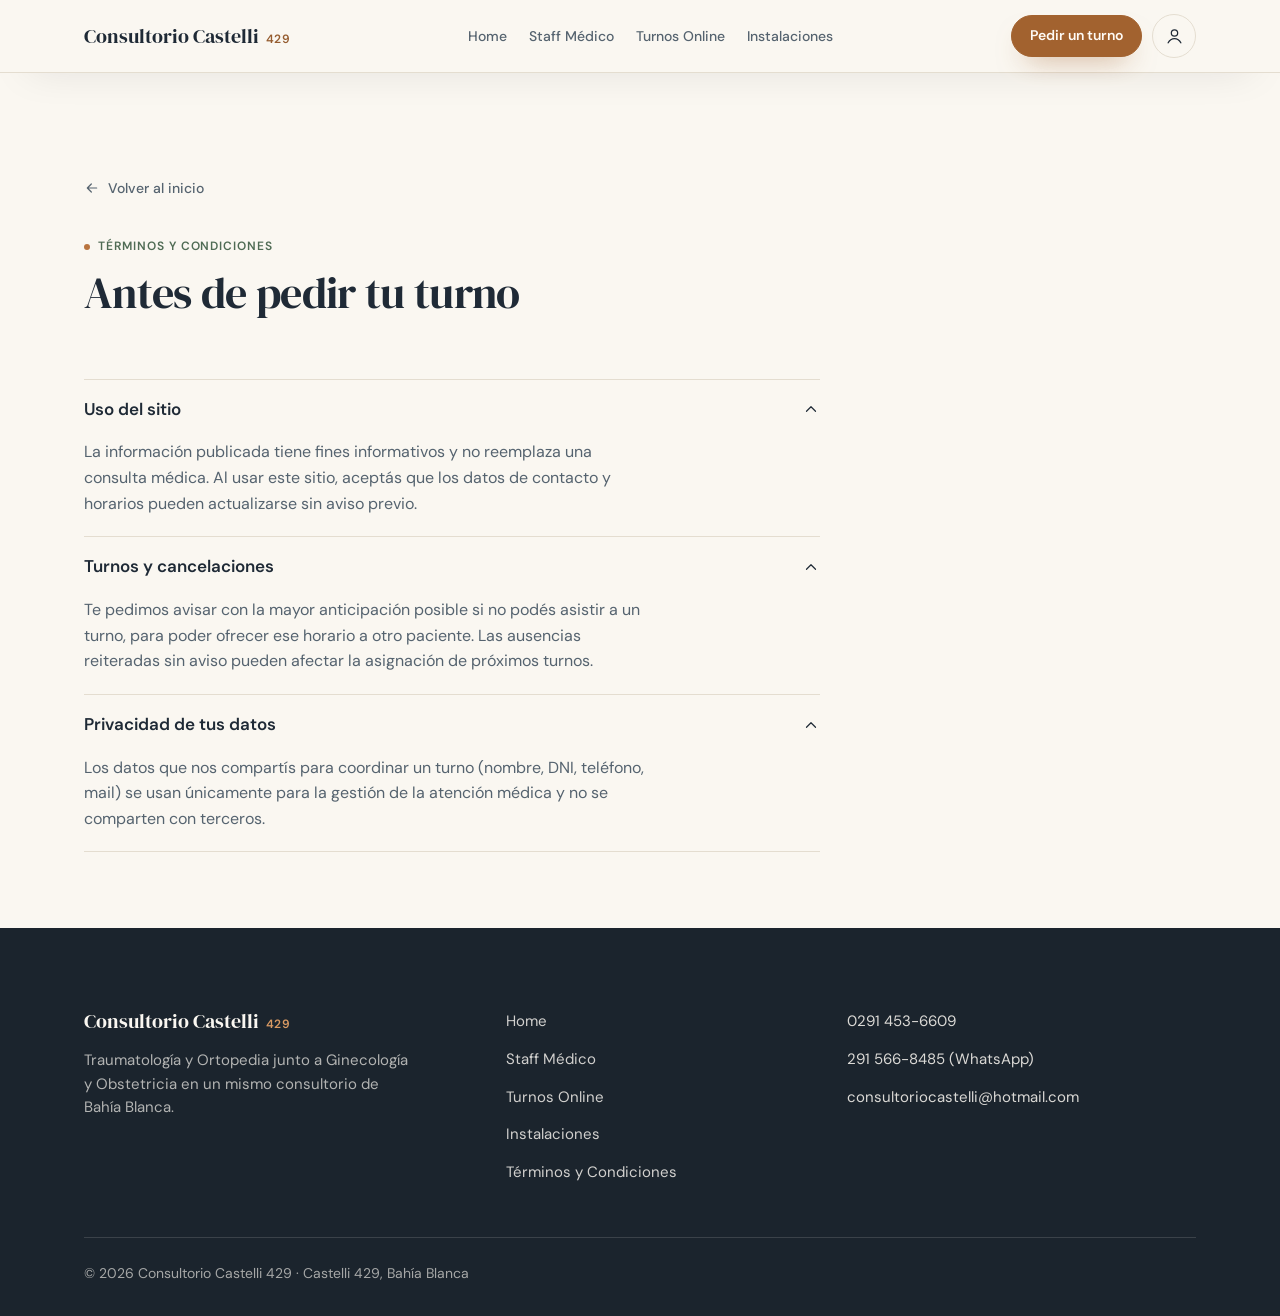
==== terminos.html @ 32281e3a "Add files via upload" ====
<!DOCTYPE html>
<html lang="es">
<head>
<meta charset="UTF-8">
<meta name="viewport" content="width=device-width, initial-scale=1">
<title>Términos y Condiciones — Consultorio Castelli 429</title>
<meta name="description" content="Términos y condiciones de uso del sitio, turnos, cancelaciones y privacidad de datos del Consultorio Castelli 429, Bahía Blanca.">
<meta name="theme-color" media="(prefers-color-scheme: light)" content="#FAF7F1">
<meta name="theme-color" media="(prefers-color-scheme: dark)" content="#141B22">

<meta property="og:type" content="business.business">
<meta property="og:site_name" content="Consultorio Castelli 429">
<meta property="og:title" content="Términos y Condiciones — Consultorio Castelli 429">
<meta property="og:description" content="Términos y condiciones de uso, turnos y privacidad de datos.">
<meta property="og:url" content="https://www.turnosbbcastelli.com.ar/terminos.html">
<meta property="og:locale" content="es_AR">
<meta name="twitter:card" content="summary">
<meta name="twitter:title" content="Términos y Condiciones — Consultorio Castelli 429">
<meta name="twitter:description" content="Términos y condiciones de uso, turnos y privacidad de datos.">

<link rel="preconnect" href="https://fonts.googleapis.com">
<link rel="preconnect" href="https://fonts.gstatic.com" crossorigin>
<link href="https://fonts.googleapis.com/css2?family=DM+Serif+Display:ital@0;1&family=DM+Sans:ital,wght@0,400;0,500;0,600;0,700;1,400&display=swap" rel="stylesheet">
<link rel="stylesheet" href="styles.css?v=20260921zg">
</head>
<body>

<a class="skip-link" href="#contenido">Saltar al contenido principal</a>

<header class="site-header" id="siteHeader" data-solid>
  <div class="container header-inner">
    <a class="wordmark" href="index.html#inicio" translate="no">Consultorio Castelli <span>429</span></a>

    <nav class="primary-nav" aria-label="Principal">
      <a href="index.html#inicio">Home</a>
      <a href="index.html#staff">Staff Médico</a>
      <a href="index.html#turnos">Turnos Online</a>
      <a href="index.html#instalaciones">Instalaciones</a>
    </nav>

    <div class="header-actions">
      <a class="btn btn-primary header-cta" href="index.html#turnos">Pedir un turno</a>
      <button class="icon-btn" id="userBtn" aria-haspopup="dialog" aria-controls="userDialog" aria-label="Usuario — portal de pacientes">
        <svg aria-hidden="true" viewBox="0 0 24 24" fill="none" stroke="currentColor" stroke-width="1.6" stroke-linecap="round" stroke-linejoin="round"><path d="M4 20c1.8-3.6 5-5.4 8-5.4s6.2 1.8 8 5.4"/><circle cx="12" cy="7.5" r="4"/></svg>
      </button>
      <button class="icon-btn menu-toggle" id="menuToggle" aria-expanded="false" aria-controls="navDrawer" aria-label="Abrir menú">
        <svg aria-hidden="true" viewBox="0 0 24 24" fill="none" stroke="currentColor" stroke-width="1.6" stroke-linecap="round"><path d="M4 7h16M4 12h16M4 17h16"/></svg>
      </button>
    </div>
  </div>
</header>

<div class="nav-backdrop" id="navBackdrop"></div>
<nav class="nav-drawer" id="navDrawer" aria-label="Menú móvil">
  <div class="nav-drawer-top">
    <button class="icon-btn" id="navDrawerClose" aria-label="Cerrar menú">
      <svg aria-hidden="true" viewBox="0 0 24 24" fill="none" stroke="currentColor" stroke-width="1.6" stroke-linecap="round"><path d="M6 6l12 12M18 6L6 18"/></svg>
    </button>
  </div>
  <a href="index.html#inicio">Home</a>
  <a href="index.html#staff">Staff Médico</a>
  <a href="index.html#turnos">Turnos Online</a>
  <a href="index.html#instalaciones">Instalaciones</a>
  <button type="button" class="drawer-link" id="drawerUsuario">Usuario</button>
  <a class="btn btn-primary" href="index.html#turnos">Pedir un turno</a>
</nav>

<main id="contenido">
  <section class="legal-page section-pad-tight" aria-labelledby="terminos-heading">
    <div class="container">
      <div class="section-head">
        <a class="back-link" href="index.html">
          <svg aria-hidden="true" viewBox="0 0 24 24" fill="none" stroke="currentColor" stroke-width="1.8" stroke-linecap="round" stroke-linejoin="round"><path d="M19 12H5M11 6l-6 6 6 6"/></svg>
          Volver al inicio
        </a>
        <p class="tag">Términos y condiciones</p>
        <h1 id="terminos-heading" class="display-l">Antes de pedir tu turno</h1>
      </div>

      <div class="terms-list">
        <details class="term" open>
          <summary>
            Uso del sitio
            <svg aria-hidden="true" viewBox="0 0 24 24" fill="none" stroke="currentColor" stroke-width="1.6" stroke-linecap="round" stroke-linejoin="round"><path d="M6 9l6 6 6-6"/></svg>
          </summary>
          <p>La información publicada tiene fines informativos y no reemplaza una consulta médica. Al usar este sitio, aceptás que los datos de contacto y horarios pueden actualizarse sin aviso previo.</p>
        </details>
        <details class="term" open>
          <summary>
            Turnos y cancelaciones
            <svg aria-hidden="true" viewBox="0 0 24 24" fill="none" stroke="currentColor" stroke-width="1.6" stroke-linecap="round" stroke-linejoin="round"><path d="M6 9l6 6 6-6"/></svg>
          </summary>
          <p>Te pedimos avisar con la mayor anticipación posible si no podés asistir a un turno, para poder ofrecer ese horario a otro paciente. Las ausencias reiteradas sin aviso pueden afectar la asignación de próximos turnos.</p>
        </details>
        <details class="term" open>
          <summary>
            Privacidad de tus datos
            <svg aria-hidden="true" viewBox="0 0 24 24" fill="none" stroke="currentColor" stroke-width="1.6" stroke-linecap="round" stroke-linejoin="round"><path d="M6 9l6 6 6-6"/></svg>
          </summary>
          <p>Los datos que nos compartís para coordinar un turno (nombre, DNI, teléfono, mail) se usan únicamente para la gestión de la atención médica y no se comparten con terceros.</p>
        </details>
      </div>
    </div>
  </section>
</main>

<footer>
  <div class="container">
    <div class="footer-top">
      <div class="footer-brand">
        <a class="wordmark" href="index.html#inicio" translate="no">Consultorio Castelli <span>429</span></a>
        <p>Traumatología y Ortopedia junto a Ginecología y Obstetricia en un mismo consultorio de Bahía Blanca.</p>
      </div>
      <nav class="footer-links" aria-label="Footer">
        <a href="index.html#inicio">Home</a>
        <a href="index.html#staff">Staff Médico</a>
        <a href="index.html#turnos">Turnos Online</a>
        <a href="index.html#instalaciones">Instalaciones</a>
        <a href="terminos.html" aria-current="page">Términos y Condiciones</a>
      </nav>
      <div class="footer-contact">
        <a class="link-underline" href="tel:+542914536609">0291&nbsp;453-6609</a>
        <a class="link-underline" href="https://wa.me/542915668485">291&nbsp;566-8485 (WhatsApp)</a>
        <a class="link-underline" href="mailto:consultoriocastelli@hotmail.com">consultoriocastelli@hotmail.com</a>
      </div>
    </div>
    <div class="footer-bottom">
      <span>© 2026 Consultorio Castelli&nbsp;429 · Castelli&nbsp;429, Bahía Blanca</span>
    </div>
  </div>
</footer>

<dialog id="userDialog" aria-labelledby="userDialogTitle">
  <div class="dialog-inner">
    <h3 id="userDialogTitle">Portal de pacientes</h3>
    <p>Estamos preparando el acceso para que puedas ver y gestionar tus turnos desde acá. Mientras tanto, coordinalo por WhatsApp o teléfono.</p>
    <div class="dialog-actions">
      <a class="btn btn-primary" href="https://wa.me/542915668485?text=Hola%2C%20quisiera%20pedir%20un%20turno" target="_blank" rel="noopener">Escribir por WhatsApp</a>
      <a class="btn btn-outline" href="tel:+542914536609">Llamar</a>
    </div>
    <button class="dialog-close" id="userDialogClose">Cerrar</button>
  </div>
</dialog>

<a class="fab-whatsapp" id="fabWhatsapp" href="https://wa.me/542915668485?text=Hola%2C%20quisiera%20pedir%20un%20turno" target="_blank" rel="noopener" aria-label="Escribir por WhatsApp">
  <span class="fab-tooltip" aria-hidden="true">Escribinos por WhatsApp</span>
  <svg aria-hidden="true" viewBox="0 0 24 24" fill="currentColor"><path d="M12.04 2C6.58 2 2.13 6.45 2.13 11.91c0 1.85.5 3.58 1.36 5.07L2 22l5.2-1.46a9.9 9.9 0 0 0 4.84 1.24h.01c5.46 0 9.91-4.45 9.91-9.91C21.96 6.45 17.5 2 12.04 2Zm5.77 14.1c-.24.68-1.4 1.3-1.94 1.38-.5.08-1.12.11-1.8-.11-.42-.13-.96-.32-1.65-.62-2.9-1.25-4.79-4.16-4.94-4.35-.14-.2-1.18-1.57-1.18-3 0-1.42.75-2.12 1.02-2.4.27-.28.58-.35.78-.35.2 0 .39 0 .56.01.18.01.42-.07.66.5.24.58.82 2 .89 2.15.07.14.11.31.02.5-.09.19-.14.31-.28.47-.14.16-.29.36-.42.48-.14.13-.28.28-.12.55.16.28.71 1.17 1.53 1.9 1.05.94 1.94 1.23 2.21 1.37.28.14.44.12.6-.07.16-.2.68-.8.86-1.07.18-.28.36-.23.6-.14.24.09 1.53.72 1.79.85.26.13.44.2.5.31.06.12.06.66-.18 1.34Z"/></svg>
</a>

<script src="script.js?v=20260921zg"></script>
</body>
</html>
---- styles.css ----
/* ==========================================================================
   1. VARIABLES
   ========================================================================== */
:root{
  color-scheme: light;

  /* --- color: warm paper + deep ink-blue + sage + copper accent --- */
  --paper: #FAF7F1;
  --paper-deep: #F0EAE0;
  --surface: #FFFFFF;
  --ink: #1F2A36;
  --ink-soft: #55636F;
  --ink-faint: #5F6B76;          /* was #8B96A0 (2.5:1) — now ≥4.5:1 on both papers */
  --sage: #8CA18F;
  --sage-deep: #4F6B54;
  --sage-tint: #E8EDE7;
  --accent: #B9743F;
  --accent-deep: #955C2F;
  --accent-ink: #FFFBF6;
  --border: #E4DDD0;
  --ring: #1F2A36;

  /* primary CTA fill: the copper, darkened just enough for AA with cream text (4.7:1) */
  --cta: #A2622F;
  --cta-hover: #8A5429;
  --cta-ink: #FFFBF6;

  --overlay-scrim: rgba(15,20,26,0.55);

  /* fixed dark panel — footer, turnos CTA, mobile drawer: stays dark in both themes */
  --panel-dark: #1B242D;
  --ring-on-dark: #FAF7F1;

  --font-display: 'DM Serif Display', Georgia, 'Times New Roman', serif;
  --font-body: 'DM Sans', 'Segoe UI', system-ui, -apple-system, sans-serif;

  /* --- type scale ------------------------------------------------------
     Display serif:  H1 36→64 · H2 30→48 · H2-compact 28→40 · H3 24→34 · H3-sm 22
     Sans:           lede 17→19 (hero 18→21) · body-lg 17 · body 16 · body-sm 15
                     meta 14 · label 12 (eyebrows only)
  ---------------------------------------------------------------------- */
  --fs-display: clamp(2.25rem, 1.5rem + 3.4vw, 4rem);
  --fs-h2: clamp(1.875rem, 1.3rem + 1.9vw, 2.75rem);
  --fs-h2-compact: clamp(1.75rem, 1.35rem + 1.5vw, 2.5rem);
  --fs-h3: clamp(1.5rem, 1.2rem + 1.1vw, 2.125rem);
  --fs-h3-sm: 1.375rem;
  --fs-lede-hero: clamp(1.0625rem, 0.98rem + 0.35vw, 1.25rem);
  --fs-lede: clamp(1.0625rem, 1rem + 0.25vw, 1.1875rem);
  --fs-body-lg: 1.0625rem;
  --fs-base: 1rem;
  --fs-body-sm: 0.9375rem;
  --fs-meta: 0.875rem;
  --fs-label: 0.75rem;

  /* --- spacing --------------------------------------------------------- */
  --space-1: 0.5rem;   /*  8 */
  --space-2: 1rem;     /* 16 */
  --space-3: 1.5rem;   /* 24 */
  --space-4: 2rem;     /* 32 */
  --space-5: 3rem;     /* 48 */
  --section-y: clamp(4rem, 2.9rem + 4.6vw, 7rem);          /* 64 → 112 */
  --section-top: clamp(2.5rem, 1.8rem + 3.2vw, 4.5rem);    /* space above a section's heading: 40 → 72 */
  --section-y-tight: clamp(3rem, 2.2rem + 3.2vw, 5rem);    /* 48 → 80  */
  --head-gap: clamp(2.5rem, 1.9rem + 2.4vw, 4rem);         /* section head → content: 40 → 64 */
  --block-gap: clamp(3rem, 2.2rem + 3.4vw, 5.5rem);        /* between staff panels: 48 → 88 */
  --col-gap: clamp(2rem, 1rem + 4.4vw, 5rem);              /* two-column gap: 32 → 80 */

  --gutter: clamp(20px, 5vw, 72px);
  --container: 1240px;
  --header-h: 72px;   /* header: 14px + 44px button + 14px, identical on desktop/mobile and before/after scroll */

  /* --- radii / motion -------------------------------------------------- */
  --radius-sm: 6px;    /* photography */
  --radius-md: 10px;   /* containers, cards, dialogs */
  --ease-out: cubic-bezier(0.23, 1, 0.32, 1);
  --ease-in-out: cubic-bezier(0.77, 0, 0.175, 1);
  --ease-spring: cubic-bezier(0.34, 1.4, 0.64, 1);
}

@media (prefers-color-scheme: dark){
  :root:not([data-theme="light"]){
    color-scheme: dark;
    --paper: #141B22;
    --paper-deep: #0E1319;
    --surface: #1B242D;
    --ink: #EDE7DC;
    --ink-soft: #AEB8C0;
    --ink-faint: #8593A0;
    --sage: #9FB6A0;
    --sage-deep: #B7CBB9;
    --sage-tint: #202B24;
    --accent: #D99A63;
    --accent-deep: #E8B384;
    --accent-ink: #211405;
    --border: #2B3540;
    --ring: #D99A63;
    --cta: #D99A63;
    --cta-hover: #E8B384;
    --cta-ink: #211405;
    --overlay-scrim: rgba(6,9,13,0.62);
  }
}
:root[data-theme="dark"]{
  color-scheme: dark;
  --paper: #141B22;
  --paper-deep: #0E1319;
  --surface: #1B242D;
  --ink: #EDE7DC;
  --ink-soft: #AEB8C0;
  --ink-faint: #8593A0;
  --sage: #9FB6A0;
  --sage-deep: #B7CBB9;
  --sage-tint: #202B24;
  --accent: #D99A63;
  --accent-deep: #E8B384;
  --accent-ink: #211405;
  --border: #2B3540;
  --ring: #D99A63;
  --cta: #D99A63;
  --cta-hover: #E8B384;
  --cta-ink: #211405;
  --overlay-scrim: rgba(6,9,13,0.62);
}

/* ==========================================================================
   2. RESET
   ========================================================================== */
*, *::before, *::after{ box-sizing: border-box; }
html{ scroll-behavior: smooth; -webkit-text-size-adjust: 100%; text-size-adjust: 100%; overflow-x: clip;
  /* the fixed header is 72px: keeps anything focused with Tab (or reached by an anchor) from ending up underneath it */
  scroll-padding-top: var(--header-h);
  /* what shows in the rubber-band overscroll: the page starts with the dark hero and ends with the dark footer,
     so it's dark in both themes (the body's paper colour would flash as a light strip above the hero) */
  background-color: var(--panel-dark);
}
body{
  margin: 0;
  background: var(--paper);
  color: var(--ink);
  font-family: var(--font-body);
  font-size: var(--fs-base);
  line-height: 1.6;
  -webkit-font-smoothing: antialiased;
  -webkit-tap-highlight-color: transparent;
  overflow-x: hidden;
  overflow-x: clip; /* clip doesn't turn body into a scroll container: on mobile, overflow-x:hidden makes the fixed header jump on the first scroll */
}
img{ max-width: 100%; display: block; }
[hidden]{ display: none !important; }
a, button{ touch-action: manipulation; }
button{ font: inherit; color: inherit; }
:focus-visible{ outline: 3px solid var(--ring); outline-offset: 3px; border-radius: 2px; }

/* the default ring is ink — invisible over the hero photo and the dark panels */
.site-header:not(.is-scrolled), .hero, .turnos, footer, .nav-drawer, .lightbox{ --ring: var(--ring-on-dark); }

.visually-hidden{
  position: absolute; width: 1px; height: 1px; margin: -1px; padding: 0;
  overflow: hidden; clip: rect(0,0,0,0); white-space: nowrap; border: 0;
}
.container{
  max-width: var(--container);
  margin-inline: auto;
  padding-inline: var(--gutter);
}
/* Anchor jumps: the header is always 72px and html's scroll-padding-top already reserves it, so a link stops with the top edge
   of the section exactly at the bottom edge of the header (the section's own top padding is visible, nothing is hidden under
   the bar). The -1px tucks the very first pixel row under the header so a sub-pixel gap can never show the previous section. */
section[id], main[id]{
  scroll-margin-top: -1px;
}

.skip-link{
  position: absolute; left: 12px; top: 12px;
  background: var(--ink); color: var(--paper);
  padding: 12px 18px; border-radius: var(--radius-sm);
  font-weight: 600; z-index: 300;
  transform: translateY(-120px);
  transition: transform 200ms var(--ease-out);
}
.skip-link:focus{ transform: none; }

/* ==========================================================================
   3. TYPOGRAPHY
   ========================================================================== */
h1, h2, h3, h4{
  font-family: var(--font-display);
  font-weight: 400;
  line-height: 1.1;
  margin: 0;
  text-wrap: balance;
  letter-spacing: -0.01em;
}
h3{ line-height: 1.18; letter-spacing: -0.005em; }
p{ margin: 0; text-wrap: pretty; }
a{ color: inherit; }

/* Section eyebrow — the only uppercase label in the system */
.tag{
  display: inline-flex;
  align-items: center;
  gap: 8px;
  margin-bottom: 0.875rem;
  font-family: var(--font-body);
  font-weight: 600;
  font-size: var(--fs-label);
  line-height: 1.4;
  letter-spacing: 0.08em;
  text-transform: uppercase;
  color: var(--sage-deep);
}
.tag::before{
  content: '';
  width: 6px; height: 6px;
  border-radius: 50%;
  background: var(--accent);
  flex-shrink: 0;
}

.display-xl{ font-size: var(--fs-display); line-height: 1.06; letter-spacing: -0.02em; }
.display-l{ font-size: var(--fs-h2); line-height: 1.1; letter-spacing: -0.015em; }
.display-m{ font-size: var(--fs-h2-compact); line-height: 1.12; letter-spacing: -0.01em; }

.lede{
  font-size: var(--fs-lede);
  color: var(--ink-soft);
  line-height: 1.55;
  max-width: 44ch;
}
.display-l + .lede, .display-m + .lede{ margin-top: 1.25rem; }

/* ==========================================================================
   4. LAYOUT PRIMITIVES
   ========================================================================== */
.btn{
  display: inline-flex;
  align-items: center;
  justify-content: center;
  gap: 10px;
  min-height: 52px;
  padding: 0 1.75rem;
  border-radius: 999px;
  border: 1px solid transparent;
  font-family: var(--font-body);
  font-weight: 600;
  font-size: var(--fs-base);
  line-height: 1.25;
  text-align: center;
  text-decoration: none;
  cursor: pointer;
  transition: background-color 200ms ease, border-color 200ms ease, color 200ms ease, transform 150ms var(--ease-out), box-shadow 200ms ease;
}
.btn:active{ transform: scale(0.97); }
.btn-primary{
  background: var(--cta);
  color: var(--cta-ink);
  border-color: var(--cta);
  box-shadow: 0 14px 28px -14px color-mix(in srgb, var(--cta) 65%, transparent);
}
@media (hover: hover) and (pointer: fine){
  .btn-primary:hover{ background: var(--cta-hover); border-color: var(--cta-hover); transform: translateY(-1px); }
}
/* secondary actions: same height so they share the baseline, lighter weight and no fill */
.btn-ghost-light{
  background: rgba(250,247,241,0.06);
  color: #FAF7F1;
  border-color: rgba(250,247,241,0.4);
  font-weight: 500;
  backdrop-filter: blur(6px);
}
@media (hover: hover) and (pointer: fine){
  .btn-ghost-light:hover{ background: rgba(250,247,241,0.16); border-color: #FAF7F1; }
}
.btn-outline{
  background: transparent;
  color: var(--ink);
  border-color: var(--border);
  font-weight: 500;
}
@media (hover: hover) and (pointer: fine){
  .btn-outline:hover{ border-color: var(--accent); color: var(--accent-deep); }
}
.btn svg{ width: 18px; height: 18px; flex-shrink: 0; }

.link-underline{
  position: relative;
  text-decoration: none;
  padding-bottom: 2px;
}
.link-underline::after{
  content: '';
  position: absolute;
  left: 0; right: 0; bottom: 0;
  height: 1px;
  background: currentColor;
  transform: scaleX(0);
  transform-origin: left center;
  transition: transform 260ms var(--ease-out);
}
@media (hover: hover) and (pointer: fine){
  .link-underline:hover::after{ transform: scaleX(1); }
}

section{ position: relative; }

/* ==========================================================================
   5. HEADER
   ========================================================================== */
.site-header{
  position: fixed;
  top: 0; left: 0; right: 0;
  z-index: 200;
  padding-top: env(safe-area-inset-top, 0px);
  /* own compositor layer: keeps the bar pinned while the mobile browser collapses its address bar on the first scroll */
  transform: translateZ(0);
  backface-visibility: hidden;
}
/* The solid bar (fill + shadow) is a separate layer that only fades in with `opacity`, which the compositor animates without
   repainting. Transitioning background-color/box-shadow on the bar itself repaints a full-width layer over the hero photo
   on every frame of the first scroll, which is what read as shaking there. */
.site-header::before{
  content: '';
  position: absolute; inset: 0;
  z-index: -1;
  pointer-events: none;
  background: color-mix(in srgb, var(--paper) 96%, transparent);
  box-shadow: 0 1px 0 var(--border), 0 20px 40px -30px rgba(20,25,30,0.25);
  opacity: 0;
  transition: opacity 320ms var(--ease-out);
}
.site-header.is-scrolled::before{ opacity: 1; }
.header-inner{
  display: flex;
  align-items: center;
  justify-content: space-between;
  gap: 16px;
  padding-block: 14px;
}
/* no backdrop-filter on the fixed bar: at 96% opacity the blur was barely visible, and it is a known source of flicker */

.wordmark{
  display: flex; align-items: baseline; gap: 7px;
  text-decoration: none;
  font-family: var(--font-display);
  font-weight: 400;
  font-size: 1.28rem;
  color: #FAF7F1;
  white-space: nowrap;
  flex-shrink: 0;
  transition: color 320ms ease;
}
.site-header.is-scrolled .wordmark{ color: var(--ink); }
.wordmark span{
  font-family: var(--font-body);
  font-weight: 600;
  font-size: var(--fs-label);
  color: var(--accent);
  letter-spacing: 0.03em;
  font-variant-numeric: tabular-nums;
  transition: color 320ms ease;
}
/* keep the "429" legible on each surface it sits on */
.site-header:not(.is-scrolled) .wordmark span, footer .wordmark span{ color: #D99A63; }
.site-header.is-scrolled .wordmark span{ color: var(--accent-deep); }

nav.primary-nav{ display: flex; align-items: center; gap: 0; flex-wrap: nowrap; }
nav.primary-nav a{
  text-decoration: none;
  color: rgba(250,247,241,0.86);
  font-size: var(--fs-meta);
  font-weight: 500;
  padding: 9px 11px;
  border-radius: 999px;
  white-space: nowrap;
  transition: color 320ms ease, background-color 200ms ease;
}
.site-header.is-scrolled nav.primary-nav a{ color: var(--ink-soft); }
@media (hover: hover) and (pointer: fine){
  nav.primary-nav a:hover{ color: #FAF7F1; background: rgba(250,247,241,0.1); }
  .site-header.is-scrolled nav.primary-nav a:hover{ color: var(--ink); background: var(--paper-deep); }
}

.header-actions{ display: flex; align-items: center; gap: 10px; flex-shrink: 0; }
.icon-btn{
  display: inline-flex; align-items: center; justify-content: center;
  width: 44px; height: 44px;
  padding: 0;
  border-radius: 50%;
  border: 1px solid rgba(250,247,241,0.35);
  background: transparent;
  color: #FAF7F1;
  cursor: pointer;
  transition: border-color 320ms ease, color 320ms ease, background-color 200ms ease;
}
.site-header.is-scrolled .icon-btn{ border-color: var(--border); color: var(--ink); }
@media (hover: hover) and (pointer: fine){
  .icon-btn:hover{ background: rgba(250,247,241,0.12); }
  .site-header.is-scrolled .icon-btn:hover{ background: var(--paper-deep); }
}
.icon-btn svg{ width: 19px; height: 19px; }
.menu-toggle{ display: none; }
.menu-toggle svg{ width: 21px; height: 21px; }

.header-cta{ display: none; }
@media (min-width: 640px){
  .header-cta{ display: inline-flex; min-height: 42px; padding: 0 1.125rem; font-size: var(--fs-meta); white-space: nowrap; }
}

/* mobile nav drawer */
.nav-backdrop{
  position: fixed; inset: 0;
  background: rgba(10,13,17,0.55);
  opacity: 0; pointer-events: none;
  transition: opacity 260ms var(--ease-out);
  z-index: 250;
}
.nav-backdrop.is-open{ opacity: 1; pointer-events: auto; }
.nav-drawer{
  position: fixed; top: 0; right: 0; bottom: 0;
  width: min(340px, 86vw);
  background: var(--panel-dark);
  color: #FAF7F1;
  padding: calc(env(safe-area-inset-top, 0px) + 20px) 30px 30px;
  transform: translateX(100%);
  /* closed: also visibility:hidden, so a fixed box parked off-screen right can't widen the layout viewport on mobile
     (that zooms/shifts the page and drags the fixed header with it on the first scroll) */
  visibility: hidden;
  transition: transform 320ms var(--ease-spring), visibility 0s linear 320ms;
  z-index: 260;
  display: flex; flex-direction: column; gap: 4px;
  overflow-y: auto;
  overscroll-behavior: contain;
}
.nav-drawer.is-open{ transform: translateX(0); visibility: visible; transition-delay: 0s; }
.nav-drawer-top{ display: flex; justify-content: flex-end; padding-bottom: 18px; }
.nav-drawer-top .icon-btn{ border-color: rgba(250,247,241,0.3); color: #FAF7F1; }
.nav-drawer a, .nav-drawer .drawer-link{
  text-decoration: none; color: #FAF7F1;
  font-family: var(--font-display); font-size: var(--fs-h3-sm);
  padding: 15px 4px;
  border-bottom: 1px solid rgba(250,247,241,0.12);
  background: none; border-left: none; border-right: none; border-top: none;
  width: 100%; text-align: left; cursor: pointer;
}
.nav-drawer a.btn{
  font-family: var(--font-body); font-size: var(--fs-base);
  width: auto; padding: 0 1.75rem; text-align: center;
  margin-top: var(--space-3); border-bottom: 1px solid transparent;
}

/* ==========================================================================
   6. HERO
   Read order: location → H1 → supporting line → primary CTA → secondary
   ========================================================================== */
.hero{
  position: relative;
  /* Fills exactly one screen (so nothing of the next section peeks in); on very tall screens it
     grows past the old 880px cap by the space trimmed from the section tops (--section-y → --section-top). */
  --hero-extra: calc(var(--section-y) - var(--section-top));
  min-height: min(calc(880px + var(--hero-extra)), 100vh);
  min-height: min(calc(880px + var(--hero-extra)), 100svh);
  display: flex;
  /* Desktop: the copy block is centred vertically in the hero. The equal top/bottom padding (both = header height) makes the
     centre the middle of the whole screen rather than of the area under the header, so on tall monitors the headline and
     buttons sit mid-screen instead of being pushed to the bottom edge with a big gap under the header. */
  align-items: center;
  overflow: hidden;
  padding-block: var(--header-h);
}
/* Phones/tablets: no height cap, the hero is always exactly one screen (tall phones would otherwise show the next section).
   --hero-h is measured once by script.js (and again only when the width changes, i.e. on rotation). It must NOT follow the live
   viewport height: when the mobile browser collapses/expands its address bar (or an in-app browser like WhatsApp's resizes),
   a viewport-tracking hero re-scales the photo and shifts the headline while you scroll near the top, which reads as
   shaking/blur. Falls back to 100svh if the script hasn't run. */
@media (max-width: 900px){
  /* 90% of the screen (it still grows if the copy needs more room, e.g. 320px wide): the next section peeks in under the
     hero, which reads as "there's more below". On phones the copy is anchored to the bottom (see "Phones: composition"), so the
     height that's left over above it is photograph, not an empty band. */
  .hero{ min-height: 90vh; min-height: 90svh; min-height: calc(var(--hero-h, 100svh) * 0.9); align-items: flex-start; padding-bottom: 0; }
}
.hero-media{
  position: absolute; inset: 0;
  z-index: 0;
}
.hero-media img{
  width: 100%; height: 100%; object-fit: cover;
  object-position: center 30%;
}
/* The ONE overlay for every screen width (no per-breakpoint version, so nothing jumps when the window is resized).
   Vertical layer: dense enough (≥4.5:1 for the copy over the brightest parts of the photo) on phones and desktop alike.
   The horizontal layer is expressed with a pixel floor (max(55%, 380px)): on wide screens it is exactly the original gradient,
   on a phone it keeps shading the full width of the copy instead of fading out halfway across. */
.hero-media::after{
  content: '';
  position: absolute; inset: 0;
  background:
    linear-gradient(180deg, rgba(15,20,26,0.52) 0%, rgba(15,20,26,0.42) 32%, rgba(15,20,26,0.52) 60%, rgba(15,20,26,0.66) 80%, rgba(15,20,26,0.86) 100%),
    linear-gradient(90deg, rgba(15,20,26,0.72) 0%, rgba(15,20,26,0.28) max(55%, 380px), rgba(15,20,26,0.05) max(85%, 560px));
}
.hero-content{
  position: relative; z-index: 1;
  width: 100%;
  padding-block: var(--space-5);
  color: #FAF7F1;
}
/* phones/tablets: copy starts right under the header (≈ the gap it has on desktop) instead of sitting at the bottom edge */
@media (max-width: 900px){
  .hero-content{ padding-block: clamp(1.5rem, calc(var(--hero-h, 100svh) * 0.15 - 4.5rem), 3.5rem) calc(var(--space-4) + env(safe-area-inset-bottom, 0px)); }
}
/* contextual label: sentence case with icon (same treatment as the specialty labels in Staff) */
.hero-tag{
  display: inline-flex; align-items: center; gap: 10px;
  font-family: var(--font-body);
  font-weight: 600;
  font-size: var(--fs-meta); letter-spacing: 0.02em;
  color: rgba(250,247,241,0.9);
  margin-bottom: 1.25rem;
}
.hero-tag svg{ width: 15px; height: 15px; color: #D99A63; }
.hero h1{
  max-width: 13em;
  margin-bottom: var(--space-3);
  text-shadow: 0 2px 24px rgba(0,0,0,0.25);
}
.hero .lede{
  font-size: var(--fs-lede-hero);
  color: rgba(250,247,241,0.9);
  max-width: 40ch;
  margin-bottom: var(--space-4);
}
.hero-ctas{ display: flex; flex-wrap: wrap; gap: var(--space-2); }
.hero-ctas .btn-primary{ padding-inline: 2rem; }

/* value proposition under the headline: same serif, italic and much smaller, so the H1 stays the one loud thing */
.hero-sub{
  font-family: var(--font-display);
  font-style: italic;
  font-weight: 400;
  font-size: clamp(1.375rem, 1.1rem + 0.9vw, 1.75rem);
  line-height: 1.2;
  letter-spacing: -0.005em;
  color: rgba(250,247,241,0.94);
  max-width: 24em;
  text-wrap: balance;
  margin-bottom: var(--space-2);
}
/* arrow on the secondary link: only shown where that link is a plain text action (phones, below) */
.btn-arrow{ display: none; }

/* --- Phones: composition ---------------------------------------------------------------------------------------------
   Full-screen hero, copy in the upper half over the shared overlay (see .hero-media::after). Vertical rhythm, in px:
   location 24 · headline 28 · sub-line 20 · description 36 · button 12 · link. */
@media (max-width: 640px){
  /* On phones the hero fills the whole screen. The copy sits below the header, moving further down as the screen gets taller
     (10% of the screen height: 70px at 700, 88px at 932, capped) so it reads as centred without leaving a big gap under
     the header; the rest of the height is photograph. */
  .hero{ min-height: 100vh; min-height: 100svh; min-height: var(--hero-h, 100svh); align-items: flex-start; }
  .hero-content{ padding-block: clamp(2.5rem, calc(var(--hero-h, 100svh) * 0.1), 5.5rem) calc(var(--space-4) + env(safe-area-inset-bottom, 0px)); }

  .hero-tag{ margin-bottom: 1.5rem; }
  /* 11.2vw keeps "Traumatología," (the longest word, ≈6.4em) inside the column from 320px (35.8px) up; capped at 52px */
  .hero h1{
    font-size: clamp(2.125rem, 11.2vw, 3.25rem);
    line-height: 1.08;
    margin-bottom: 1.75rem;
  }
  .hero-sub{ font-size: 1.375rem; line-height: 1.25; margin-bottom: 1.25rem; }
  .hero .lede{
    font-size: 1rem;
    line-height: 1.55;
    color: rgba(250,247,241,0.88);
    max-width: 32ch;
    margin-bottom: 2.25rem;
  }
  .hero-ctas{ gap: 0.75rem; }

  /* secondary action = a quiet text link with an arrow (48px tall for the finger), clearly below the orange button */
  .hero .btn-ghost-light{
    background: none;
    border-color: transparent;
    backdrop-filter: none;
    -webkit-backdrop-filter: none;
    min-height: 48px;
    padding-inline: 0;
    justify-content: flex-start;
    color: rgba(250,247,241,0.92);
  }
  .hero .btn-ghost-light:hover{ background: none; border-color: transparent; color: #FFFFFF; }
  .hero .btn-arrow{ display: inline-block; }

}

.hero-scroll-cue{
  position: absolute;
  left: 50%; bottom: 24px;
  transform: translateX(-50%);
  z-index: 1;
  display: flex; flex-direction: column; align-items: center; gap: 6px;
  color: rgba(250,247,241,0.72);
  font-family: var(--font-body);
  font-weight: 500;
  font-size: var(--fs-label);
  letter-spacing: 0.06em;
}
.hero-scroll-cue svg{ width: 16px; height: 16px; animation: scrollCue 1.8s ease-in-out infinite; }
@keyframes scrollCue{
  0%, 100%{ transform: translateY(0); opacity: 0.6; }
  50%{ transform: translateY(6px); opacity: 1; }
}
@media (prefers-reduced-motion: reduce){
  html{ scroll-behavior: auto; }
  .hero-scroll-cue svg{ animation: none; }
}

/* hero load sequence */
/* fill-mode is `backwards` (not `both`): once the animation ends the element goes back to its plain styles, so the
   image/text don't stay promoted to their own compositor layers (that's what made the hero blur and shimmer on scroll) */
@media (prefers-reduced-motion: no-preference){
  .hero-anim{ animation: heroRise 760ms var(--ease-out) backwards; }
  .hero-anim[data-d="1"]{ animation-delay: 120ms; }
  .hero-anim[data-d="2"]{ animation-delay: 240ms; }
  .hero-anim[data-d="3"]{ animation-delay: 380ms; }
  .hero-anim[data-d="4"]{ animation-delay: 500ms; }
  .hero-media img{ animation: heroZoom 1400ms var(--ease-out) backwards; }
}
@media (prefers-reduced-motion: reduce){
  .hero-anim{ animation: heroFade 300ms ease backwards; }
}
@keyframes heroRise{ from{ opacity:0; transform: translateY(22px); } to{ opacity:1; transform:translateY(0); } }
@keyframes heroFade{ from{ opacity:0; } to{ opacity:1; } }
@keyframes heroZoom{ from{ transform: scale(1.08); } to{ transform: scale(1); } }

/* short laptop viewports (≈1366×600): keep the CTA above the fold */
@media (min-width: 861px) and (max-height: 720px){
  .hero h1{ font-size: clamp(2.25rem, 1.5rem + 2.4vw, 3.5rem); }
  .hero-content{ padding-block: var(--space-4) var(--space-5); }
  .hero-scroll-cue{ display: none; }
}

/* ==========================================================================
   7. SECTIONS — shared rhythm
   ========================================================================== */
.section-pad{ padding-block: var(--section-y); padding-top: var(--section-top); }
.section-pad-tight{ padding-block: var(--section-y-tight); }.section-head{
  max-width: 42rem;
  margin-bottom: var(--head-gap);
}
.section-alt{ background: var(--paper-deep); }

/* --- Staff / especialidades: alternating editorial panels --- */
.staff-panel{
  display: grid;
  grid-template-columns: 1.05fr 0.95fr;
  align-items: center;
  gap: var(--col-gap);
}
.staff-panel > *{ min-width: 0; }
.staff-panel + .staff-panel{ margin-top: var(--block-gap); }
.staff-panel.is-reversed{ direction: rtl; }
.staff-panel.is-reversed > *{ direction: ltr; }

.staff-media{
  position: relative;
  aspect-ratio: 5 / 4;
  border-radius: var(--radius-sm);
  overflow: hidden;
}
.staff-media img{
  width: 100%; height: 100%; object-fit: cover;
  transition: transform 700ms var(--ease-out);
}
@media (hover: hover) and (pointer: fine){
  .staff-panel:hover .staff-media img{ transform: scale(1.045); }
}
.staff-media-num{
  position: absolute;
  left: 20px; top: 20px;
  font-family: var(--font-body);
  font-weight: 600;
  font-variant-numeric: tabular-nums;
  font-size: var(--fs-meta);
  letter-spacing: 0.04em;
  color: #FAF7F1;
  background: rgba(15,20,26,0.55);
  backdrop-filter: blur(6px);
  padding: 6px 12px;
  border-radius: 999px;
}

.staff-text{ max-width: 30rem; }
/* the specialty is what patients scan for: sentence case, meta size, same
   treatment as the hero location label — not the tiny uppercase eyebrow */
.staff-text .tag{
  font-size: var(--fs-meta);
  letter-spacing: 0.01em;
  text-transform: none;
  margin-bottom: 0.625rem;
}
.staff-text h3{ font-size: var(--fs-h3); margin-bottom: 0.625rem; }
.staff-doctor{
  font-size: var(--fs-body-lg);
  line-height: 1.55;
  color: var(--ink-soft);
  margin-bottom: var(--space-3);
}
.staff-schedule{
  display: inline-flex; align-items: center; gap: 10px;
  font-family: var(--font-body);
  font-weight: 500;
  font-size: var(--fs-meta);
  line-height: 1.45;
  color: var(--ink);
  font-variant-numeric: tabular-nums;
  padding: 0.625rem 1rem;
  border: 1px solid var(--border);
  border-radius: 1.375rem;        /* pill on one line, rounded rect if the schedule wraps */
}
.staff-schedule svg{ width: 15px; height: 15px; color: var(--sage-deep); flex-shrink: 0; }

/* --- Editorial trust section --- */
.trust{
  display: grid;
  grid-template-columns: 0.9fr 1.1fr;
  gap: var(--col-gap);
  align-items: center;
}
.trust > *{ min-width: 0; }
.trust-media{
  position: relative;
  aspect-ratio: 3 / 4;
  border-radius: var(--radius-sm);
  overflow: hidden;
}
.trust-media img{ width: 100%; height: 100%; object-fit: cover; }
.trust-points{
  display: flex; flex-direction: column;
  margin-top: var(--space-4);
}
.trust-point{
  display: flex; align-items: flex-start; gap: 16px;
  padding-block: 1.125rem;
  border-top: 1px solid var(--border);
}
.trust-point > div{ min-width: 0; }
.trust-point:last-child{ border-bottom: 1px solid var(--border); }
.trust-point svg{ width: 20px; height: 20px; color: var(--sage-deep); flex-shrink: 0; margin-top: 3px; }
.trust-point strong{ display: block; font-size: var(--fs-base); font-weight: 600; margin-bottom: 2px; }
.trust-point span{ color: var(--ink-soft); font-size: var(--fs-body-sm); line-height: 1.55; }

/* ==========================================================================
   8. TURNOS — conversion
   ========================================================================== */
.turnos{
  background: var(--panel-dark);
  color: #FAF7F1;
  border-radius: var(--radius-md);
  overflow: hidden;
  position: relative;
}
.turnos::before{
  content: '';
  position: absolute; inset: 0;
  background: radial-gradient(120% 140% at 8% 0%, color-mix(in srgb, var(--sage) 18%, transparent), transparent 60%);
  pointer-events: none;
}
.turnos-inner{
  position: relative;
  display: grid;
  grid-template-columns: 1fr 1fr;
  gap: var(--col-gap);
  padding: clamp(1.75rem, 0.8rem + 4.2vw, 4.5rem);
}
.turnos-inner > *{ min-width: 0; }
.turnos-copy .tag{ color: var(--sage); }
.turnos-copy .tag::before{ background: var(--accent); }
.turnos-copy h2{ color: #FAF7F1; }
.turnos-copy p{ color: rgba(250,247,241,0.8); }

.whatsapp-cta{
  display: flex; align-items: flex-start; gap: 18px;
  margin-top: var(--space-4);
  padding: 20px 24px;
  background: #25D366;
  color: #0B2917;
  border-radius: var(--radius-md);
  text-decoration: none;
  transition: transform 200ms var(--ease-out), box-shadow 200ms var(--ease-out);
  box-shadow: 0 18px 40px -18px rgba(37,211,102,0.55);
}
@media (hover: hover) and (pointer: fine){
  .whatsapp-cta:hover{ transform: translateY(-2px); box-shadow: 0 22px 48px -16px rgba(37,211,102,0.65); }
}
.whatsapp-cta svg{ width: 30px; height: 30px; flex-shrink: 0; margin-top: 2px; }
.whatsapp-cta .wa-text{ min-width: 0; flex: 1; }
.whatsapp-cta .wa-text strong{ display: block; font-size: var(--fs-body-lg); font-weight: 700; line-height: 1.35; }
.whatsapp-cta .wa-text span{ display: block; font-size: var(--fs-meta); line-height: 1.5; margin-top: 2px; }
.whatsapp-cta .wa-arrow{ margin-left: auto; width: 20px; height: 20px; transition: transform 200ms var(--ease-out); }
@media (hover: hover) and (pointer: fine){
  .whatsapp-cta:hover .wa-arrow{ transform: translateX(4px); }
}

.turnos-secondary{ display: flex; flex-wrap: wrap; gap: 12px; margin-top: var(--space-2); }
.turnos-secondary a{
  display: inline-flex; align-items: center; gap: 10px;
  min-height: 44px;
  padding: 0 1.125rem;
  border: 1px solid rgba(250,247,241,0.22);
  border-radius: 999px;
  text-decoration: none;
  color: rgba(250,247,241,0.92);
  font-size: var(--fs-body-sm);
  overflow-wrap: anywhere;
  transition: border-color 200ms ease, background-color 200ms ease;
}
.turnos-secondary a svg{ width: 16px; height: 16px; color: var(--sage); flex-shrink: 0; }
@media (hover: hover) and (pointer: fine){
  .turnos-secondary a:hover{ border-color: rgba(250,247,241,0.5); background: rgba(250,247,241,0.06); }
}

.turnos-steps{
  border-left: 1px solid rgba(250,247,241,0.14);
  padding-left: clamp(1.5rem, 1rem + 2vw, 2.75rem);
}
.turnos-steps-note{ color: rgba(250,247,241,0.74); font-size: var(--fs-body-sm); margin-bottom: var(--space-2); }
.step{ display: grid; grid-template-columns: 34px 1fr; gap: 14px; padding-block: 1rem; }
.step > div{ min-width: 0; }
.step + .step{ border-top: 1px solid rgba(250,247,241,0.1); }
.step-num{ font-family: var(--font-body); font-weight: 600; font-variant-numeric: tabular-nums; letter-spacing: 0.02em; font-size: var(--fs-meta); color: var(--sage); padding-top: 2px; }
.step-title{ font-family: var(--font-body); font-size: var(--fs-base); font-weight: 600; line-height: 1.4; letter-spacing: 0; margin-bottom: 4px; color: #FAF7F1; }
.step p{ color: rgba(250,247,241,0.72); font-size: var(--fs-body-sm); line-height: 1.55; }

/* ==========================================================================
   9. GALLERY — asymmetric masonry + lightbox
   ========================================================================== */
.gallery-note{
  display: flex; align-items: center; gap: 8px;
  font-family: var(--font-body); font-size: var(--fs-meta);
  color: var(--ink-faint);
  margin-top: var(--space-3);
}
.gallery-note svg{ flex-shrink: 0; }
.gallery-grid{
  display: grid;
  grid-template-columns: repeat(4, 1fr);
  grid-auto-rows: clamp(96px, 15vw, 180px);     /* ~3:2 cells, matching the 550×367 source photos */
  gap: var(--space-2);
}
.gallery-item{
  position: relative;
  display: block;
  margin: 0; padding: 0; border: 0;
  border-radius: var(--radius-sm);
  overflow: hidden;
  cursor: pointer;
  background: var(--paper-deep);
}
.gallery-item:nth-child(1){ grid-column: span 2; grid-row: span 2; }
.gallery-item:nth-child(6),
.gallery-item:nth-child(7){ grid-column: span 2; grid-row: span 2; }

.gallery-item img{
  position: absolute; inset: 0;
  width: 100%; height: 100%; object-fit: cover;
  transition: transform 600ms var(--ease-out);
}
@media (hover: hover) and (pointer: fine){
  .gallery-item:hover img{ transform: scale(1.06); }
}
.gallery-caption{
  position: absolute; left: 0; right: 0; bottom: 0;
  padding: 18px;
  background: linear-gradient(0deg, rgba(15,20,26,0.72), transparent);
  color: #FAF7F1;
  font-size: var(--fs-meta);
  font-weight: 500;
  line-height: 1.35;
  text-align: left;
  opacity: 0;
  transform: translateY(6px);
  transition: opacity 220ms var(--ease-out), transform 220ms var(--ease-out);
}
.gallery-item:focus-visible .gallery-caption{ opacity: 1; transform: none; }
@media (hover: hover) and (pointer: fine){
  .gallery-item:hover .gallery-caption{ opacity: 1; transform: translateY(0); }
}
.gallery-zoom{
  position: absolute; top: 14px; right: 14px;
  width: 34px; height: 34px;
  border-radius: 50%;
  background: rgba(15,20,26,0.5);
  backdrop-filter: blur(6px);
  color: #FAF7F1;
  display: flex; align-items: center; justify-content: center;
  opacity: 0;
  transition: opacity 220ms var(--ease-out);
}
.gallery-zoom svg{ width: 16px; height: 16px; }
.gallery-dots{ display: none; }   /* phones only, see the carousel rules in the 640px block */

/* Desktop with a mouse: the photos become a row of strips and the one under the pointer (or focused with the keyboard) opens up.
   script.js keeps `.is-active` on the last photo pointed at, the first one by default. Touch screens, tablets and phones
   don't get this (they keep the grid / the carousel). Height is capped near the photos' own size (550x367) so they stay sharp. */
@media (min-width: 861px) and (hover: hover) and (pointer: fine){
  .gallery-grid{ display: flex; height: clamp(300px, 28vw, 380px); }
  .gallery-grid .gallery-item{ flex: 1 1 0; min-width: 0; }
  .gallery-grid .gallery-item.is-active{ flex-grow: 6; }
  .gallery-grid .gallery-item:hover img{ transform: none; }   /* no zoom: the strip itself is what moves */
  /* closed strips are dimmed a little; the open one is clear and shows its caption */
  .gallery-grid .gallery-item::after{
    content: '';
    position: absolute; inset: 0;
    background: rgba(15,20,26,0.32);
    transition: opacity 400ms var(--ease-out);
    pointer-events: none;
  }
  .gallery-grid .gallery-item.is-active::after{ opacity: 0; }
  .gallery-grid .gallery-caption, .gallery-grid .gallery-zoom{ z-index: 1; }
  .gallery-grid .gallery-item.is-active .gallery-caption{ opacity: 1; transform: none; }
}
/* the strip opening is the one thing that moves: flex-grow (7 items), with the scroll-reveal's own transitions kept */
@media (min-width: 861px) and (hover: hover) and (pointer: fine) and (prefers-reduced-motion: no-preference){
  .gallery-grid .gallery-item{ transition: flex-grow 500ms var(--ease-out), opacity 700ms var(--ease-out), transform 700ms var(--ease-out); }
}
@media (hover: hover) and (pointer: fine){
  .gallery-item:hover .gallery-zoom{ opacity: 1; }
}

/* lightbox */
.lightbox{
  position: fixed; inset: 0;
  z-index: 400;
  background: rgba(10,13,17,0.92);
  display: flex; align-items: center; justify-content: center;
  padding: 24px;
  opacity: 0;
  pointer-events: none;
  /* closed = out of the tab order and the a11y tree too (visibility flips after the fade-out, instantly on open) */
  visibility: hidden;
  transition: opacity 260ms var(--ease-out), visibility 0s linear 260ms;
}
.lightbox.is-open{ opacity: 1; pointer-events: auto; visibility: visible; transition-delay: 0s; }
.lightbox-figure{
  margin: 0;
  max-width: min(1100px, 92vw);
  max-height: 86vh;
  position: relative;
  transform: scale(0.96);
  transition: transform 260ms var(--ease-spring);
}
.lightbox.is-open .lightbox-figure{ transform: scale(1); }
.lightbox-figure img{
  max-width: 100%; max-height: 86vh;
  border-radius: var(--radius-sm);
  object-fit: contain;
}
.lightbox-caption{
  color: rgba(250,247,241,0.85);
  font-size: var(--fs-meta);
  margin-top: 14px;
  text-align: center;
}
.lightbox-close{
  position: absolute; top: -18px; right: -18px;
  width: 44px; height: 44px;
  padding: 0; border: 0;
  border-radius: 50%;
  background: var(--paper);
  color: var(--ink);
  cursor: pointer;
  display: flex; align-items: center; justify-content: center;
  box-shadow: 0 10px 24px -8px rgba(0,0,0,0.4);
}
.lightbox-close svg{ width: 18px; height: 18px; }

/* ==========================================================================
   10. UBICACIÓN
   ========================================================================== */
.location-wrap{
  position: relative;
  border-radius: var(--radius-md);
  overflow: hidden;
  height: clamp(22rem, 36vw, 30rem);
}
.location-wrap iframe{
  width: 100%; height: 100%;
  border: 0;
  filter: grayscale(0.35) contrast(1.05);
}
.location-card{
  position: absolute;
  left: clamp(16px, 3vw, 32px);
  bottom: clamp(16px, 3vw, 32px);
  background: var(--surface);
  border-radius: var(--radius-md);
  padding: clamp(1.375rem, 1rem + 1.4vw, 1.75rem);
  max-width: 340px;
  box-shadow: 0 30px 60px -24px rgba(15,20,26,0.35);
}
.location-card h3{ font-size: var(--fs-h3-sm); margin-bottom: 4px; }
.location-card p{ color: var(--ink-soft); font-size: var(--fs-body-sm); margin-bottom: var(--space-3); }

/* ==========================================================================
   11. TÉRMINOS
   ========================================================================== */
.legal-page{ padding-top: calc(var(--section-y) + 4.5rem); }
.back-link{
  display: flex; width: fit-content; align-items: center; gap: 8px;
  margin-bottom: var(--space-4);
  font-size: var(--fs-meta); font-weight: 500;
  color: var(--ink-soft); text-decoration: none;
}
.back-link svg{ width: 16px; height: 16px; }
@media (hover: hover) and (pointer: fine){
  .back-link:hover{ color: var(--ink); }
}
.terms-list{ display: flex; flex-direction: column; max-width: 46rem; border-bottom: 1px solid var(--border); }
.term{ border-top: 1px solid var(--border); }
.term summary{
  display: flex; align-items: center; justify-content: space-between; gap: var(--space-2);
  padding-block: 1.125rem;
  font-size: var(--fs-body-lg);
  font-weight: 600;
  line-height: 1.4;
  cursor: pointer;
  list-style: none;
}
.term summary::-webkit-details-marker{ display: none; }
.term summary svg{ width: 18px; height: 18px; flex-shrink: 0; transition: transform 220ms var(--ease-out); }
.term[open] summary svg{ transform: rotate(180deg); }
.term p{
  color: var(--ink-soft);
  font-size: var(--fs-base);
  line-height: 1.6;
  max-width: 52ch;
  padding-bottom: 1.25rem;
}

/* ==========================================================================
   12. FOOTER
   ========================================================================== */
footer{
  background: var(--panel-dark);
  color: rgba(250,247,241,0.86);
  padding-block: var(--section-y-tight) var(--space-4);
}
.footer-top{
  display: grid;
  grid-template-columns: 1.3fr 1fr 1.3fr;
  gap: var(--space-5) var(--col-gap);
  padding-bottom: var(--space-5);
  border-bottom: 1px solid rgba(250,247,241,0.14);
}
.footer-top > *{ min-width: 0; }
.footer-brand .wordmark{ color: #FAF7F1; }
.footer-brand p{ color: rgba(250,247,241,0.68); margin-top: 0.75rem; max-width: 34ch; font-size: var(--fs-body-sm); line-height: 1.55; }
.footer-links{ display: flex; flex-direction: column; gap: 0.25rem; align-items: flex-start; }
.footer-links a{
  color: rgba(250,247,241,0.82);
  text-decoration: none;
  font-size: var(--fs-body-sm);
  padding-block: 0.3rem;
  transition: color 150ms ease;
}
@media (hover: hover) and (pointer: fine){
  .footer-links a:hover{ color: #FAF7F1; }
}
.footer-contact{ display: flex; flex-direction: column; gap: 0.25rem; align-items: flex-start; font-size: var(--fs-body-sm); }
.footer-contact a{ padding-block: 0.3rem; overflow-wrap: anywhere; }
.footer-bottom{
  display: flex; justify-content: space-between; flex-wrap: wrap; gap: 10px;
  padding-top: var(--space-3);
  font-size: var(--fs-meta);
  color: rgba(250,247,241,0.62);
  font-family: var(--font-body);
}

/* ==========================================================================
   13. USER DIALOG + FAB
   ========================================================================== */
dialog#userDialog{
  border: none; border-radius: var(--radius-md); padding: 0;
  max-width: 420px; width: calc(100% - 40px);
  max-height: calc(100% - 40px); overflow-y: auto;
  overscroll-behavior: contain;
  color: var(--ink); background: var(--surface);
  transform: scale(0.96); opacity: 0;
  transition: transform 220ms var(--ease-spring), opacity 220ms ease, overlay 220ms allow-discrete, display 220ms allow-discrete;
}
dialog#userDialog[open]{ transform: scale(1); opacity: 1; }
@starting-style{
  dialog#userDialog[open]{ transform: scale(0.96); opacity: 0; }
}
dialog#userDialog::backdrop{
  background: rgba(10,13,17,0.5);
  opacity: 0;
  transition: opacity 220ms ease, overlay 220ms allow-discrete, display 220ms allow-discrete;
}
dialog#userDialog[open]::backdrop{ opacity: 1; }
@starting-style{
  dialog#userDialog[open]::backdrop{ opacity: 0; }
}
.dialog-inner{ padding: var(--space-4); }
.dialog-inner h3{ font-size: var(--fs-h3-sm); margin-bottom: 0.625rem; }
.dialog-inner p{ color: var(--ink-soft); margin-bottom: var(--space-3); font-size: var(--fs-base); line-height: 1.55; }
.dialog-actions{ display: flex; gap: 12px; flex-wrap: wrap; margin-bottom: var(--space-2); }
.dialog-close{
  display: block; margin-left: auto;
  background: none; border: none; color: var(--ink-soft);
  font-size: var(--fs-meta); cursor: pointer; padding: 12px;
}

.fab-whatsapp{
  position: fixed;
  right: 20px;
  bottom: calc(20px + env(safe-area-inset-bottom, 0px));
  width: 58px; height: 58px;
  border-radius: 50%;
  background: #25D366;
  color: #fff;
  display: flex; align-items: center; justify-content: center;
  box-shadow: 0 14px 30px -8px rgba(0,0,0,0.4);
  z-index: 150;
  opacity: 0;
  transform: scale(0.6) translateY(12px);
  /* hidden = not focusable either (otherwise Tab lands on an invisible link while the hero is on screen) */
  visibility: hidden;
  transition: transform 420ms var(--ease-spring), box-shadow 200ms ease, opacity 320ms ease, visibility 0s linear 420ms;
}
.fab-whatsapp.is-visible{ opacity: 1; transform: scale(1) translateY(0); visibility: visible; transition-delay: 0s; }
.fab-whatsapp svg{ width: 29px; height: 29px; }
@media (hover: hover) and (pointer: fine){
  .fab-whatsapp:hover{ transform: scale(1.06); }
  .fab-whatsapp:hover .fab-tooltip{ opacity: 1; transform: translateX(0); }
}
.fab-whatsapp:active{ transform: scale(0.96); }
.fab-tooltip{
  position: absolute;
  right: 70px;
  white-space: nowrap;
  background: var(--panel-dark);
  color: #FAF7F1;
  font-size: var(--fs-meta);
  font-weight: 500;
  padding: 9px 14px;
  border-radius: var(--radius-sm);
  opacity: 0;
  transform: translateX(6px);
  transition: opacity 200ms ease, transform 200ms ease;
  pointer-events: none;
}

/* ==========================================================================
   14. REVEAL / SCROLL ANIMATION SYSTEM
   ========================================================================== */
@media (prefers-reduced-motion: no-preference){
  [data-reveal]{
    opacity: 0;
    transition: opacity 700ms var(--ease-out), transform 700ms var(--ease-out);
  }
  [data-reveal="fade-up"]{ transform: translateY(26px); }
  [data-reveal="fade-left"]{ transform: translateX(-28px); }
  [data-reveal="fade-right"]{ transform: translateX(28px); }
  [data-reveal="scale"]{ transform: scale(0.95); }
  [data-reveal].is-visible{ opacity: 1; transform: none; }
}
@media (prefers-reduced-motion: reduce){
  [data-reveal]{ transition: opacity 260ms ease; }
}

/* ==========================================================================
   15. RESPONSIVE
   Breakpoints: 1119 (nav → drawer) · 980 (two columns → one) · 860 (footer) · 640 (phone) · 560 (stacked CTAs)
   ========================================================================== */
/* the full nav + CTA + user icon needs ≈1110px; below that it overflowed the header */
@media (max-width: 1119px){
  nav.primary-nav{ display: none; }
  .menu-toggle{ display: inline-flex; }
}
@media (max-width: 980px){
  .staff-panel{ grid-template-columns: 1fr; gap: var(--space-4); }
  .staff-panel.is-reversed{ direction: ltr; }
  .staff-text{ max-width: 36rem; }
  .trust{ grid-template-columns: 1fr; gap: var(--space-5); }
  .trust-media{ aspect-ratio: 16/9; }
  .turnos-inner{ grid-template-columns: 1fr; gap: var(--space-4); }
  .turnos-steps{ border-left: none; border-top: 1px solid rgba(250,247,241,0.14); padding-left: 0; padding-top: var(--space-4); }
}
@media (min-width: 641px) and (max-width: 980px){
  .staff-media{ aspect-ratio: 16 / 10; }
}
@media (max-width: 860px){
  .footer-top{ grid-template-columns: 1fr; gap: var(--space-4); }
}
@media (max-width: 640px){
  .hero-scroll-cue{ display: none; }
  /* Gallery = swipeable carousel: one photo at a time with the next one peeking in, native scroll-snap, dots underneath.
     Full-bleed track (cancels the container gutter and gives it back as padding, so the photos start on the text column).
     The 6px of block padding is room for the focus ring, which an overflow container would otherwise clip. */
  .gallery-grid{
    display: flex;
    gap: var(--space-2);
    overflow-x: auto;
    overscroll-behavior-x: contain;
    scroll-snap-type: x mandatory;
    scrollbar-width: none;
    margin-inline: calc(var(--gutter) * -1);
    padding: 6px var(--gutter);
    scroll-padding-inline: var(--gutter);
  }
  .gallery-grid::-webkit-scrollbar{ display: none; }
  .gallery-item:nth-child(n){ flex: 0 0 calc(100% - 1.5rem); aspect-ratio: 4 / 3; scroll-snap-align: start; }
  /* no scroll-reveal on these: the photos sit off-screen sideways and would arrive faded out mid-swipe */
  .gallery-grid .gallery-item[data-reveal]{ opacity: 1; transform: none; transition: none; }
  .gallery-caption{ opacity: 1; transform: none; padding: 12px; background: linear-gradient(0deg, rgba(15,20,26,0.78), transparent 75%); }
  .gallery-zoom{ display: none; }
  .gallery-dots{ display: flex; justify-content: center; margin-top: var(--space-1); }
  /* 28x44px hit area around an 8px dot */
  .gallery-dot{
    display: flex; align-items: center; justify-content: center;
    width: 28px; height: 44px;
    margin: 0; padding: 0; border: 0;
    background: none;
    cursor: pointer;
  }
  .gallery-dot::before{
    content: '';
    width: 8px; height: 8px;
    border-radius: 50%;
    background: var(--ink-soft);
    opacity: 0.75;
    transition: transform 200ms var(--ease-out), opacity 200ms var(--ease-out), background-color 200ms var(--ease-out);
  }
  .gallery-dot[aria-current="true"]::before{ background: var(--accent); opacity: 1; transform: scale(1.4); }
  .location-wrap{ height: auto; overflow: visible; border-radius: 0; }
  .location-wrap iframe{ height: 22rem; border-radius: var(--radius-md); }
  .location-card{ position: static; max-width: none; margin-top: var(--space-2); box-shadow: none; border: 1px solid var(--border); }
  .lightbox-close{ top: -56px; right: 0; }
  .fab-whatsapp{ width: 52px; height: 52px; right: 16px; bottom: calc(16px + env(safe-area-inset-bottom, 0px)); }
  .fab-whatsapp svg{ width: 26px; height: 26px; }
}
@media (max-width: 640px) and (prefers-reduced-motion: reduce){
  .gallery-dot::before{ transition: none; }
}
/* very narrow phones (320px): wordmark + user + menu buttons (44px targets kept) didn't fit and the menu button was cut off */
@media (max-width: 350px){
  .header-inner{ gap: 8px; }
  .header-actions{ gap: 6px; }
  .wordmark{ font-size: 1.05rem; gap: 5px; }
}
@media (max-width: 480px){
  .turnos-inner{ padding: 1.75rem 1.25rem; }
  .turnos-secondary a{ padding-inline: 0.875rem; gap: 8px; font-size: var(--fs-meta); }
}
@media (max-width: 400px){
  .turnos-inner{ padding-inline: 1rem; }   /* keeps the e-mail pill on one line at 360px */
}
@media (max-width: 560px){
  .hero-ctas{ flex-direction: column; align-items: stretch; }
  .whatsapp-cta{ padding: 16px 18px; gap: 14px; flex-wrap: wrap; }
  .whatsapp-cta .wa-arrow{ display: none; }
}
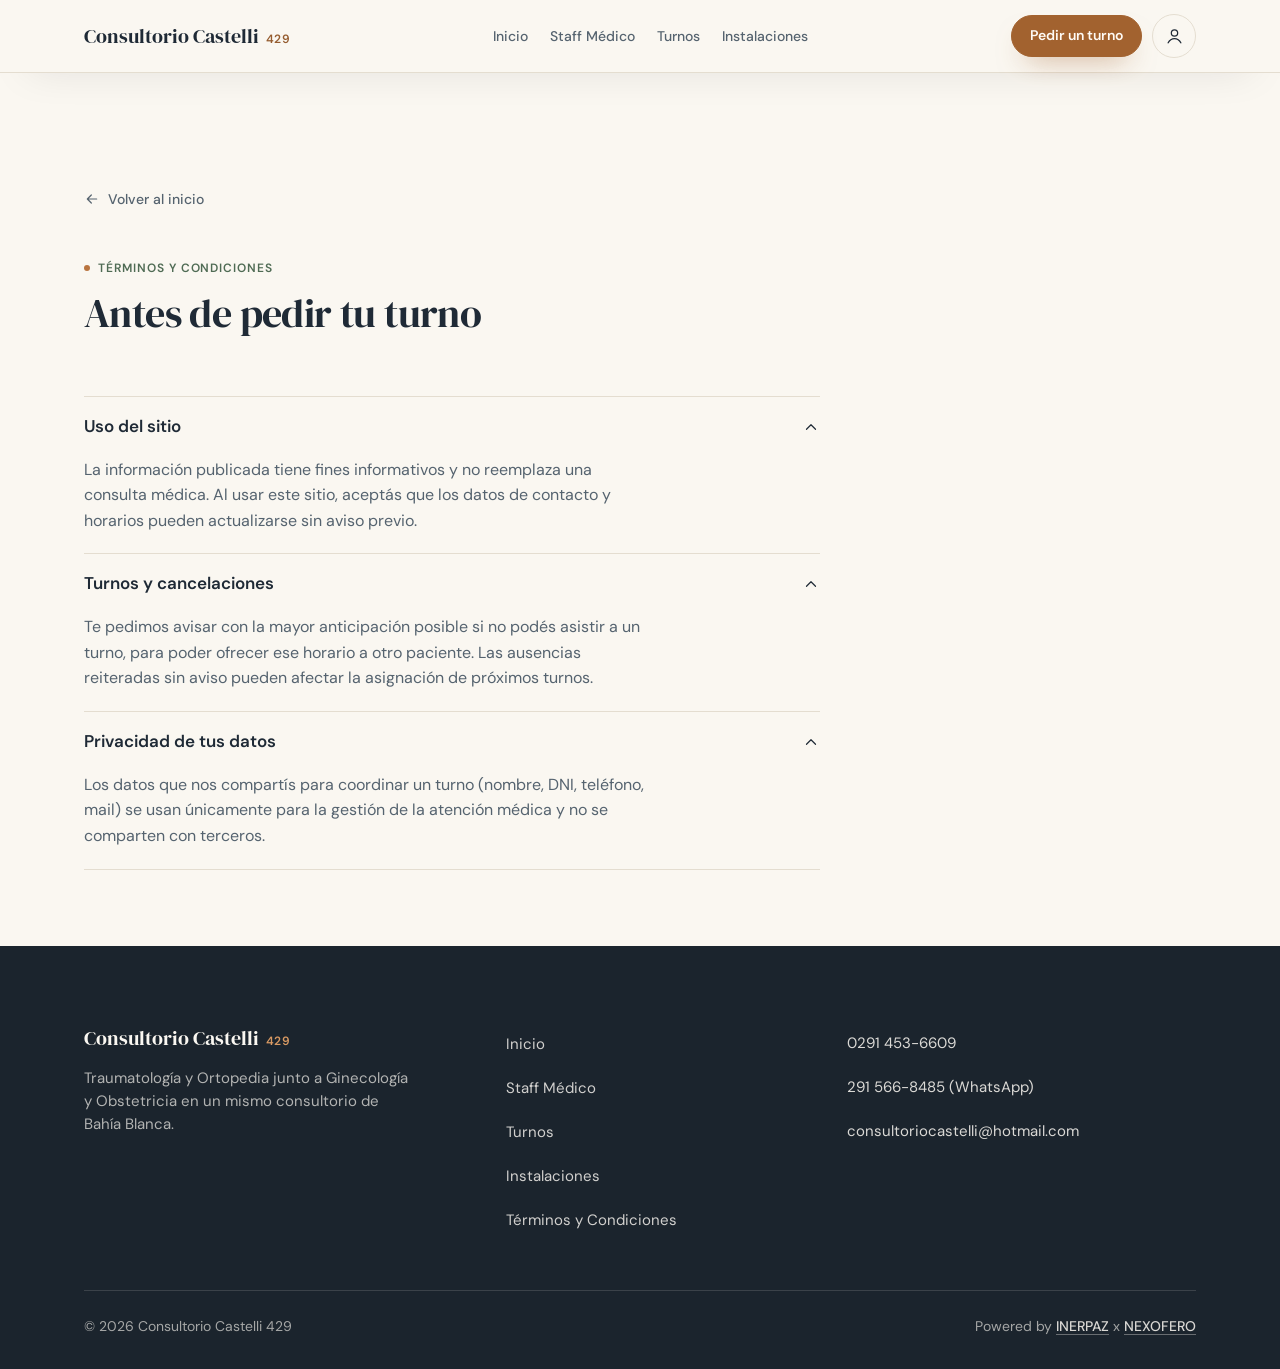
==== commit 11afd0f4: "Add files via upload" ====
--- a/terminos.html
+++ b/terminos.html
@@ -3,25 +3,29 @@
 <head>
 <meta charset="UTF-8">
 <meta name="viewport" content="width=device-width, initial-scale=1">
-<title>Términos y Condiciones — Consultorio Castelli 429</title>
+<title>Términos y Condiciones | Consultorio Castelli 429</title>
 <meta name="description" content="Términos y condiciones de uso del sitio, turnos, cancelaciones y privacidad de datos del Consultorio Castelli 429, Bahía Blanca.">
 <meta name="theme-color" media="(prefers-color-scheme: light)" content="#FAF7F1">
 <meta name="theme-color" media="(prefers-color-scheme: dark)" content="#141B22">
 
 <meta property="og:type" content="business.business">
 <meta property="og:site_name" content="Consultorio Castelli 429">
-<meta property="og:title" content="Términos y Condiciones — Consultorio Castelli 429">
+<meta property="og:title" content="Términos y Condiciones | Consultorio Castelli 429">
 <meta property="og:description" content="Términos y condiciones de uso, turnos y privacidad de datos.">
 <meta property="og:url" content="https://www.turnosbbcastelli.com.ar/terminos.html">
 <meta property="og:locale" content="es_AR">
 <meta name="twitter:card" content="summary">
-<meta name="twitter:title" content="Términos y Condiciones — Consultorio Castelli 429">
+<meta name="twitter:title" content="Términos y Condiciones | Consultorio Castelli 429">
 <meta name="twitter:description" content="Términos y condiciones de uso, turnos y privacidad de datos.">
+
+<link rel="icon" href="favicon.ico" sizes="16x16 32x32 48x48">
+<link rel="icon" href="favicon.svg" type="image/svg+xml">
+<link rel="apple-touch-icon" href="apple-touch-icon.png">
 
 <link rel="preconnect" href="https://fonts.googleapis.com">
 <link rel="preconnect" href="https://fonts.gstatic.com" crossorigin>
 <link href="https://fonts.googleapis.com/css2?family=DM+Serif+Display:ital@0;1&family=DM+Sans:ital,wght@0,400;0,500;0,600;0,700;1,400&display=swap" rel="stylesheet">
-<link rel="stylesheet" href="styles.css?v=20260921zg">
+<link rel="stylesheet" href="styles.css?v=20260923b">
 </head>
 <body>
 
@@ -32,15 +36,15 @@
     <a class="wordmark" href="index.html#inicio" translate="no">Consultorio Castelli <span>429</span></a>
 
     <nav class="primary-nav" aria-label="Principal">
-      <a href="index.html#inicio">Home</a>
+      <a href="index.html#inicio">Inicio</a>
       <a href="index.html#staff">Staff Médico</a>
-      <a href="index.html#turnos">Turnos Online</a>
+      <a href="index.html#turnos">Turnos</a>
       <a href="index.html#instalaciones">Instalaciones</a>
     </nav>
 
     <div class="header-actions">
       <a class="btn btn-primary header-cta" href="index.html#turnos">Pedir un turno</a>
-      <button class="icon-btn" id="userBtn" aria-haspopup="dialog" aria-controls="userDialog" aria-label="Usuario — portal de pacientes">
+      <button class="icon-btn" id="userBtn" aria-haspopup="dialog" aria-controls="userDialog" aria-label="Portal de pacientes">
         <svg aria-hidden="true" viewBox="0 0 24 24" fill="none" stroke="currentColor" stroke-width="1.6" stroke-linecap="round" stroke-linejoin="round"><path d="M4 20c1.8-3.6 5-5.4 8-5.4s6.2 1.8 8 5.4"/><circle cx="12" cy="7.5" r="4"/></svg>
       </button>
       <button class="icon-btn menu-toggle" id="menuToggle" aria-expanded="false" aria-controls="navDrawer" aria-label="Abrir menú">
@@ -57,9 +61,9 @@
       <svg aria-hidden="true" viewBox="0 0 24 24" fill="none" stroke="currentColor" stroke-width="1.6" stroke-linecap="round"><path d="M6 6l12 12M18 6L6 18"/></svg>
     </button>
   </div>
-  <a href="index.html#inicio">Home</a>
+  <a href="index.html#inicio">Inicio</a>
   <a href="index.html#staff">Staff Médico</a>
-  <a href="index.html#turnos">Turnos Online</a>
+  <a href="index.html#turnos">Turnos</a>
   <a href="index.html#instalaciones">Instalaciones</a>
   <button type="button" class="drawer-link" id="drawerUsuario">Usuario</button>
   <a class="btn btn-primary" href="index.html#turnos">Pedir un turno</a>
@@ -112,9 +116,9 @@
         <p>Traumatología y Ortopedia junto a Ginecología y Obstetricia en un mismo consultorio de Bahía Blanca.</p>
       </div>
       <nav class="footer-links" aria-label="Footer">
-        <a href="index.html#inicio">Home</a>
+        <a href="index.html#inicio">Inicio</a>
         <a href="index.html#staff">Staff Médico</a>
-        <a href="index.html#turnos">Turnos Online</a>
+        <a href="index.html#turnos">Turnos</a>
         <a href="index.html#instalaciones">Instalaciones</a>
         <a href="terminos.html" aria-current="page">Términos y Condiciones</a>
       </nav>
@@ -125,7 +129,8 @@
       </div>
     </div>
     <div class="footer-bottom">
-      <span>© 2026 Consultorio Castelli&nbsp;429 · Castelli&nbsp;429, Bahía Blanca</span>
+      <span>© 2026 Consultorio Castelli&nbsp;429</span>
+      <span class="footer-credit"><span lang="en">Powered by</span> <a href="https://inerpaz.com.ar" target="_blank" rel="noopener" translate="no">INERPAZ</a> x <a href="https://nexofero.com.ar" target="_blank" rel="noopener" translate="no">NEXOFERO</a></span>
     </div>
   </div>
 </footer>
@@ -142,11 +147,13 @@
   </div>
 </dialog>
 
+<aside aria-label="Contacto rápido por WhatsApp">
 <a class="fab-whatsapp" id="fabWhatsapp" href="https://wa.me/542915668485?text=Hola%2C%20quisiera%20pedir%20un%20turno" target="_blank" rel="noopener" aria-label="Escribir por WhatsApp">
   <span class="fab-tooltip" aria-hidden="true">Escribinos por WhatsApp</span>
   <svg aria-hidden="true" viewBox="0 0 24 24" fill="currentColor"><path d="M12.04 2C6.58 2 2.13 6.45 2.13 11.91c0 1.85.5 3.58 1.36 5.07L2 22l5.2-1.46a9.9 9.9 0 0 0 4.84 1.24h.01c5.46 0 9.91-4.45 9.91-9.91C21.96 6.45 17.5 2 12.04 2Zm5.77 14.1c-.24.68-1.4 1.3-1.94 1.38-.5.08-1.12.11-1.8-.11-.42-.13-.96-.32-1.65-.62-2.9-1.25-4.79-4.16-4.94-4.35-.14-.2-1.18-1.57-1.18-3 0-1.42.75-2.12 1.02-2.4.27-.28.58-.35.78-.35.2 0 .39 0 .56.01.18.01.42-.07.66.5.24.58.82 2 .89 2.15.07.14.11.31.02.5-.09.19-.14.31-.28.47-.14.16-.29.36-.42.48-.14.13-.28.28-.12.55.16.28.71 1.17 1.53 1.9 1.05.94 1.94 1.23 2.21 1.37.28.14.44.12.6-.07.16-.2.68-.8.86-1.07.18-.28.36-.23.6-.14.24.09 1.53.72 1.79.85.26.13.44.2.5.31.06.12.06.66-.18 1.34Z"/></svg>
 </a>
+</aside>
 
-<script src="script.js?v=20260921zg"></script>
+<script src="script.js?v=20260923b"></script>
 </body>
 </html>
--- a/styles.css
+++ b/styles.css
@@ -13,10 +13,8 @@
   --ink-faint: #5F6B76;          /* was #8B96A0 (2.5:1) — now ≥4.5:1 on both papers */
   --sage: #8CA18F;
   --sage-deep: #4F6B54;
-  --sage-tint: #E8EDE7;
   --accent: #B9743F;
   --accent-deep: #955C2F;
-  --accent-ink: #FFFBF6;
   --border: #E4DDD0;
   --ring: #1F2A36;
 
@@ -25,8 +23,6 @@
   --cta-hover: #8A5429;
   --cta-ink: #FFFBF6;
 
-  --overlay-scrim: rgba(15,20,26,0.55);
-
   /* fixed dark panel — footer, turnos CTA, mobile drawer: stays dark in both themes */
   --panel-dark: #1B242D;
   --ring-on-dark: #FAF7F1;
@@ -35,17 +31,15 @@
   --font-body: 'DM Sans', 'Segoe UI', system-ui, -apple-system, sans-serif;
 
   /* --- type scale ------------------------------------------------------
-     Display serif:  H1 36→64 · H2 30→48 · H2-compact 28→40 · H3 24→34 · H3-sm 22
-     Sans:           lede 17→19 (hero 18→21) · body-lg 17 · body 16 · body-sm 15
-                     meta 14 · label 12 (eyebrows only)
+     Display serif:  hero H1 36→64 · every section H2 (and the terms page H1) 28→40 · H3 24→34 · H3-sm 22
+     Sans:           lede 17→18 (same in the hero and in every section) · body-lg 17 (summaries, WhatsApp button)
+                     body 16 (paragraphs, doctor descriptions) · body-sm 15 · meta 14 · label 12 (eyebrows only)
   ---------------------------------------------------------------------- */
   --fs-display: clamp(2.25rem, 1.5rem + 3.4vw, 4rem);
-  --fs-h2: clamp(1.875rem, 1.3rem + 1.9vw, 2.75rem);
-  --fs-h2-compact: clamp(1.75rem, 1.35rem + 1.5vw, 2.5rem);
+  --fs-h2: clamp(1.75rem, 1.35rem + 1.5vw, 2.5rem);   /* the one size for every section heading */
   --fs-h3: clamp(1.5rem, 1.2rem + 1.1vw, 2.125rem);
   --fs-h3-sm: 1.375rem;
-  --fs-lede-hero: clamp(1.0625rem, 0.98rem + 0.35vw, 1.25rem);
-  --fs-lede: clamp(1.0625rem, 1rem + 0.25vw, 1.1875rem);
+  --fs-lede: clamp(1.0625rem, 1.02rem + 0.15vw, 1.125rem);
   --fs-body-lg: 1.0625rem;
   --fs-base: 1rem;
   --fs-body-sm: 0.9375rem;
@@ -73,12 +67,11 @@
   --radius-sm: 6px;    /* photography */
   --radius-md: 10px;   /* containers, cards, dialogs */
   --ease-out: cubic-bezier(0.23, 1, 0.32, 1);
-  --ease-in-out: cubic-bezier(0.77, 0, 0.175, 1);
   --ease-spring: cubic-bezier(0.34, 1.4, 0.64, 1);
 }
 
 @media (prefers-color-scheme: dark){
-  :root:not([data-theme="light"]){
+  :root{
     color-scheme: dark;
     --paper: #141B22;
     --paper-deep: #0E1319;
@@ -88,38 +81,14 @@
     --ink-faint: #8593A0;
     --sage: #9FB6A0;
     --sage-deep: #B7CBB9;
-    --sage-tint: #202B24;
     --accent: #D99A63;
     --accent-deep: #E8B384;
-    --accent-ink: #211405;
     --border: #2B3540;
     --ring: #D99A63;
     --cta: #D99A63;
     --cta-hover: #E8B384;
     --cta-ink: #211405;
-    --overlay-scrim: rgba(6,9,13,0.62);
   }
-}
-:root[data-theme="dark"]{
-  color-scheme: dark;
-  --paper: #141B22;
-  --paper-deep: #0E1319;
-  --surface: #1B242D;
-  --ink: #EDE7DC;
-  --ink-soft: #AEB8C0;
-  --ink-faint: #8593A0;
-  --sage: #9FB6A0;
-  --sage-deep: #B7CBB9;
-  --sage-tint: #202B24;
-  --accent: #D99A63;
-  --accent-deep: #E8B384;
-  --accent-ink: #211405;
-  --border: #2B3540;
-  --ring: #D99A63;
-  --cta: #D99A63;
-  --cta-hover: #E8B384;
-  --cta-ink: #211405;
-  --overlay-scrim: rgba(6,9,13,0.62);
 }
 
 /* ==========================================================================
@@ -154,10 +123,6 @@
 /* the default ring is ink — invisible over the hero photo and the dark panels */
 .site-header:not(.is-scrolled), .hero, .turnos, footer, .nav-drawer, .lightbox{ --ring: var(--ring-on-dark); }
 
-.visually-hidden{
-  position: absolute; width: 1px; height: 1px; margin: -1px; padding: 0;
-  overflow: hidden; clip: rect(0,0,0,0); white-space: nowrap; border: 0;
-}
 .container{
   max-width: var(--container);
   margin-inline: auto;
@@ -219,7 +184,7 @@
 
 .display-xl{ font-size: var(--fs-display); line-height: 1.06; letter-spacing: -0.02em; }
 .display-l{ font-size: var(--fs-h2); line-height: 1.1; letter-spacing: -0.015em; }
-.display-m{ font-size: var(--fs-h2-compact); line-height: 1.12; letter-spacing: -0.01em; }
+.display-m{ font-size: var(--fs-h2); line-height: 1.1; letter-spacing: -0.015em; }
 
 .lede{
   font-size: var(--fs-lede);
@@ -523,7 +488,7 @@
   text-shadow: 0 2px 24px rgba(0,0,0,0.25);
 }
 .hero .lede{
-  font-size: var(--fs-lede-hero);
+  font-size: var(--fs-lede);
   color: rgba(250,247,241,0.9);
   max-width: 40ch;
   margin-bottom: var(--space-4);
@@ -566,7 +531,7 @@
   }
   .hero-sub{ font-size: 1.375rem; line-height: 1.25; margin-bottom: 1.25rem; }
   .hero .lede{
-    font-size: 1rem;
+    font-size: var(--fs-lede);
     line-height: 1.55;
     color: rgba(250,247,241,0.88);
     max-width: 32ch;
@@ -590,26 +555,8 @@
 
 }
 
-.hero-scroll-cue{
-  position: absolute;
-  left: 50%; bottom: 24px;
-  transform: translateX(-50%);
-  z-index: 1;
-  display: flex; flex-direction: column; align-items: center; gap: 6px;
-  color: rgba(250,247,241,0.72);
-  font-family: var(--font-body);
-  font-weight: 500;
-  font-size: var(--fs-label);
-  letter-spacing: 0.06em;
-}
-.hero-scroll-cue svg{ width: 16px; height: 16px; animation: scrollCue 1.8s ease-in-out infinite; }
-@keyframes scrollCue{
-  0%, 100%{ transform: translateY(0); opacity: 0.6; }
-  50%{ transform: translateY(6px); opacity: 1; }
-}
 @media (prefers-reduced-motion: reduce){
   html{ scroll-behavior: auto; }
-  .hero-scroll-cue svg{ animation: none; }
 }
 
 /* hero load sequence */
@@ -634,7 +581,6 @@
 @media (min-width: 861px) and (max-height: 720px){
   .hero h1{ font-size: clamp(2.25rem, 1.5rem + 2.4vw, 3.5rem); }
   .hero-content{ padding-block: var(--space-4) var(--space-5); }
-  .hero-scroll-cue{ display: none; }
 }
 
 /* ==========================================================================
@@ -698,7 +644,7 @@
 }
 .staff-text h3{ font-size: var(--fs-h3); margin-bottom: 0.625rem; }
 .staff-doctor{
-  font-size: var(--fs-body-lg);
+  font-size: var(--fs-base);
   line-height: 1.55;
   color: var(--ink-soft);
   margin-bottom: var(--space-3);
@@ -832,13 +778,6 @@
 /* ==========================================================================
    9. GALLERY — asymmetric masonry + lightbox
    ========================================================================== */
-.gallery-note{
-  display: flex; align-items: center; gap: 8px;
-  font-family: var(--font-body); font-size: var(--fs-meta);
-  color: var(--ink-faint);
-  margin-top: var(--space-3);
-}
-.gallery-note svg{ flex-shrink: 0; }
 .gallery-grid{
   display: grid;
   grid-template-columns: repeat(4, 1fr);
@@ -868,8 +807,9 @@
 }
 .gallery-caption{
   position: absolute; left: 0; right: 0; bottom: 0;
-  padding: 18px;
-  background: linear-gradient(0deg, rgba(15,20,26,0.72), transparent);
+  padding: 52px 18px 18px;
+  /* dense right behind the words, fading up into the photo: keeps ≥4.5:1 even over the brightest photos */
+  background: linear-gradient(0deg, rgba(15,20,26,0.8) 0%, rgba(15,20,26,0.6) 55%, transparent 100%);
   color: #FAF7F1;
   font-size: var(--fs-meta);
   font-weight: 500;
@@ -1005,6 +945,7 @@
 .legal-page{ padding-top: calc(var(--section-y) + 4.5rem); }
 .back-link{
   display: flex; width: fit-content; align-items: center; gap: 8px;
+  min-height: 44px;
   margin-bottom: var(--space-4);
   font-size: var(--fs-meta); font-weight: 500;
   color: var(--ink-soft); text-decoration: none;
@@ -1053,25 +994,39 @@
 .footer-top > *{ min-width: 0; }
 .footer-brand .wordmark{ color: #FAF7F1; }
 .footer-brand p{ color: rgba(250,247,241,0.68); margin-top: 0.75rem; max-width: 34ch; font-size: var(--fs-body-sm); line-height: 1.55; }
-.footer-links{ display: flex; flex-direction: column; gap: 0.25rem; align-items: flex-start; }
+.footer-links{ display: flex; flex-direction: column; align-items: flex-start; }
 .footer-links a{
   color: rgba(250,247,241,0.82);
   text-decoration: none;
   font-size: var(--fs-body-sm);
-  padding-block: 0.3rem;
+  display: inline-flex; align-items: center;
+  min-height: 44px;
   transition: color 150ms ease;
 }
 @media (hover: hover) and (pointer: fine){
   .footer-links a:hover{ color: #FAF7F1; }
 }
-.footer-contact{ display: flex; flex-direction: column; gap: 0.25rem; align-items: flex-start; font-size: var(--fs-body-sm); }
-.footer-contact a{ padding-block: 0.3rem; overflow-wrap: anywhere; }
+.footer-contact{ display: flex; flex-direction: column; align-items: flex-start; font-size: var(--fs-body-sm); }
+.footer-contact a{ display: inline-flex; align-items: center; min-height: 44px; overflow-wrap: anywhere; }
+/* 44px tap box: keep the hover underline under the text, not at the bottom of the box */
+.footer-contact .link-underline::after{ bottom: calc((44px - 1.6em) / 2 - 1px); }
 .footer-bottom{
   display: flex; justify-content: space-between; flex-wrap: wrap; gap: 10px;
   padding-top: var(--space-3);
   font-size: var(--fs-meta);
   color: rgba(250,247,241,0.62);
   font-family: var(--font-body);
+}
+/* credit line: quieter than the rest of the footer, the two names are links (underlined so they don't rely on colour alone) */
+.footer-credit a{
+  color: rgba(250,247,241,0.85);
+  font-weight: 500;
+  text-decoration: underline;
+  text-decoration-color: rgba(250,247,241,0.35);
+  text-underline-offset: 3px;
+}
+@media (hover: hover) and (pointer: fine){
+  .footer-credit a:hover{ color: #FAF7F1; text-decoration-color: currentColor; }
 }
 
 /* ==========================================================================
@@ -1192,7 +1147,6 @@
   .footer-top{ grid-template-columns: 1fr; gap: var(--space-4); }
 }
 @media (max-width: 640px){
-  .hero-scroll-cue{ display: none; }
   /* Gallery = swipeable carousel: one photo at a time with the next one peeking in, native scroll-snap, dots underneath.
      Full-bleed track (cancels the container gutter and gives it back as padding, so the photos start on the text column).
      The 6px of block padding is room for the focus ring, which an overflow container would otherwise clip. */
@@ -1211,13 +1165,13 @@
   .gallery-item:nth-child(n){ flex: 0 0 calc(100% - 1.5rem); aspect-ratio: 4 / 3; scroll-snap-align: start; }
   /* no scroll-reveal on these: the photos sit off-screen sideways and would arrive faded out mid-swipe */
   .gallery-grid .gallery-item[data-reveal]{ opacity: 1; transform: none; transition: none; }
-  .gallery-caption{ opacity: 1; transform: none; padding: 12px; background: linear-gradient(0deg, rgba(15,20,26,0.78), transparent 75%); }
+  .gallery-caption{ opacity: 1; transform: none; padding: 44px 12px 12px; background: linear-gradient(0deg, rgba(15,20,26,0.8) 0%, rgba(15,20,26,0.6) 55%, transparent 100%); }
   .gallery-zoom{ display: none; }
   .gallery-dots{ display: flex; justify-content: center; margin-top: var(--space-1); }
-  /* 28x44px hit area around an 8px dot */
+  /* 40x44px hit area around an 8px dot (7 dots still fit a 320px screen) */
   .gallery-dot{
     display: flex; align-items: center; justify-content: center;
-    width: 28px; height: 44px;
+    width: 40px; height: 44px;
     margin: 0; padding: 0; border: 0;
     background: none;
     cursor: pointer;
@@ -1241,6 +1195,18 @@
 @media (max-width: 640px) and (prefers-reduced-motion: reduce){
   .gallery-dot::before{ transition: none; }
 }
+/* Reduced motion: the floating button, the menu panel, the enlarged photo and the portal dialog just fade in and out
+   (no sliding, scaling or spring). Small hover / press effects are left as they are. */
+@media (prefers-reduced-motion: reduce){
+  .fab-whatsapp, .fab-whatsapp.is-visible, .fab-whatsapp:hover, .fab-whatsapp:active{ transform: none; }
+  .fab-whatsapp{ transition: opacity 200ms ease, visibility 0s linear 200ms; }
+  .fab-whatsapp.is-visible{ transition-delay: 0s; }
+  .nav-drawer{ transform: none; opacity: 0; transition: opacity 150ms ease, visibility 0s linear 150ms; }
+  .nav-drawer.is-open{ opacity: 1; }
+  .lightbox-figure, .lightbox.is-open .lightbox-figure{ transform: none; transition: none; }
+  dialog#userDialog, dialog#userDialog[open]{ transform: none; }
+  dialog#userDialog{ transition: opacity 150ms ease, overlay 150ms allow-discrete, display 150ms allow-discrete; }
+}
 /* very narrow phones (320px): wordmark + user + menu buttons (44px targets kept) didn't fit and the menu button was cut off */
 @media (max-width: 350px){
   .header-inner{ gap: 8px; }
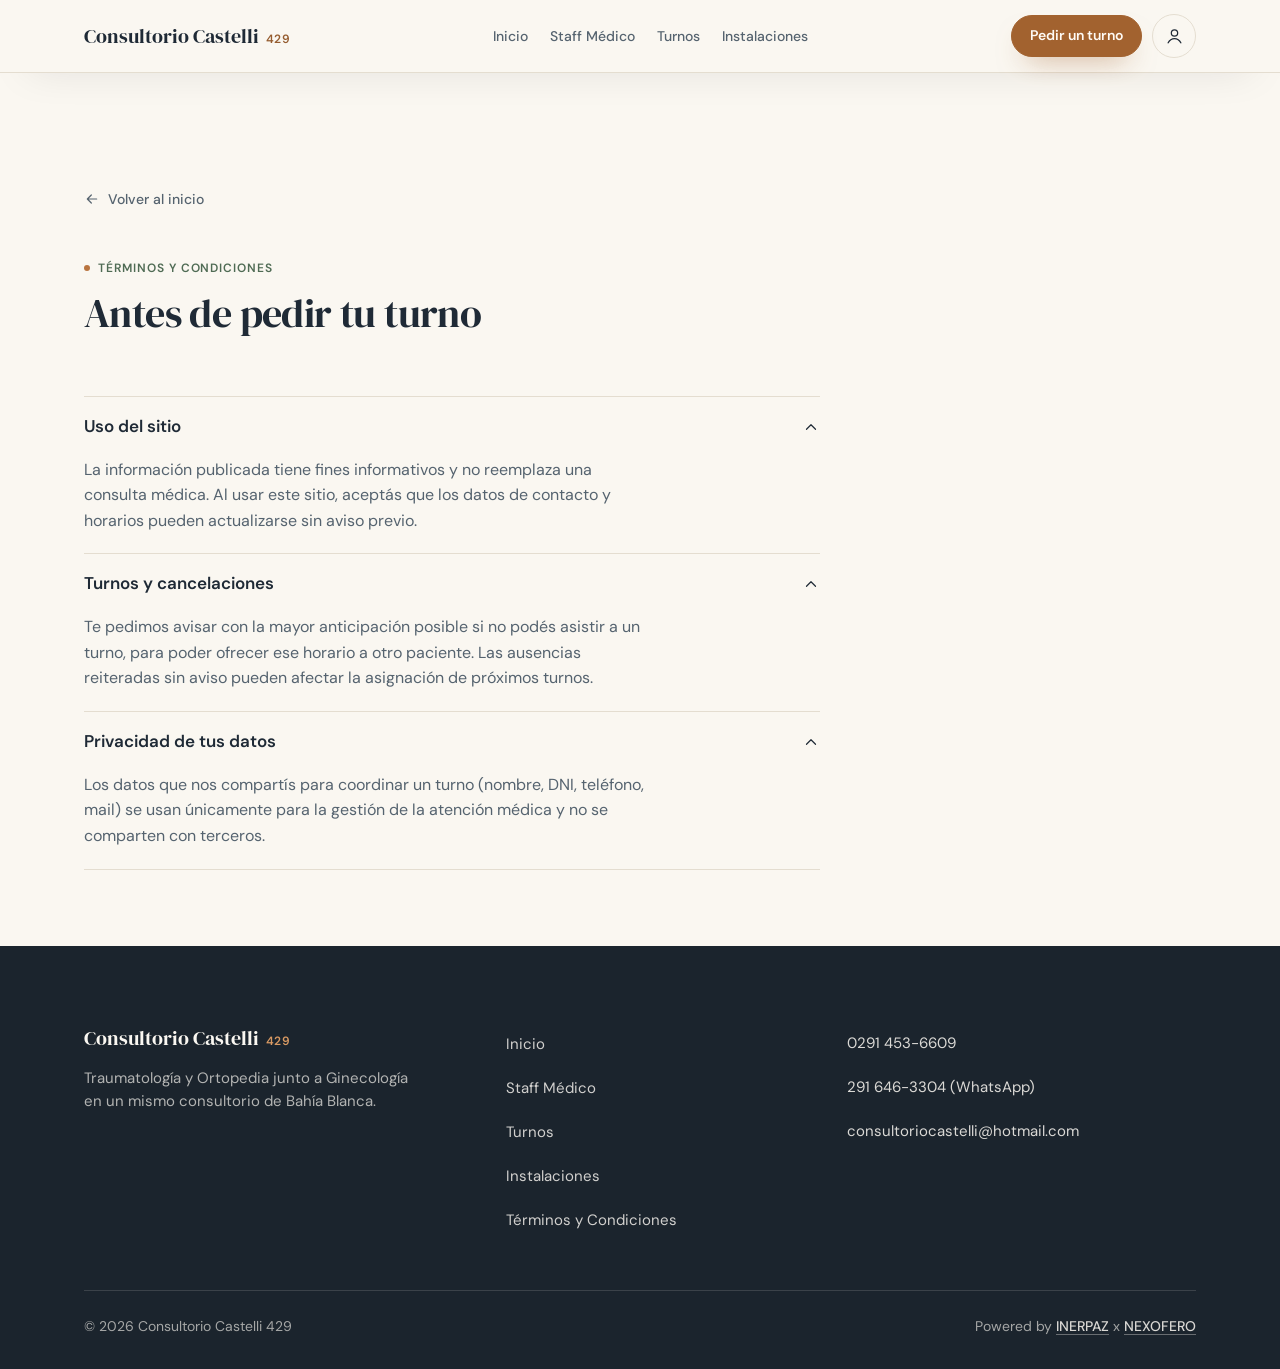
==== commit 55d3e69e: "Add files via upload" ====
--- a/terminos.html
+++ b/terminos.html
@@ -113,7 +113,7 @@
     <div class="footer-top">
       <div class="footer-brand">
         <a class="wordmark" href="index.html#inicio" translate="no">Consultorio Castelli <span>429</span></a>
-        <p>Traumatología y Ortopedia junto a Ginecología y Obstetricia en un mismo consultorio de Bahía Blanca.</p>
+        <p>Traumatología y Ortopedia junto a Ginecología en un mismo consultorio de Bahía Blanca.</p>
       </div>
       <nav class="footer-links" aria-label="Footer">
         <a href="index.html#inicio">Inicio</a>
@@ -124,7 +124,7 @@
       </nav>
       <div class="footer-contact">
         <a class="link-underline" href="tel:+542914536609">0291&nbsp;453-6609</a>
-        <a class="link-underline" href="https://wa.me/542915668485">291&nbsp;566-8485 (WhatsApp)</a>
+        <a class="link-underline" href="https://wa.me/542916463304">291&nbsp;646-3304 (WhatsApp)</a>
         <a class="link-underline" href="mailto:consultoriocastelli@hotmail.com">consultoriocastelli@hotmail.com</a>
       </div>
     </div>
@@ -140,7 +140,7 @@
     <h3 id="userDialogTitle">Portal de pacientes</h3>
     <p>Estamos preparando el acceso para que puedas ver y gestionar tus turnos desde acá. Mientras tanto, coordinalo por WhatsApp o teléfono.</p>
     <div class="dialog-actions">
-      <a class="btn btn-primary" href="https://wa.me/542915668485?text=Hola%2C%20quisiera%20pedir%20un%20turno" target="_blank" rel="noopener">Escribir por WhatsApp</a>
+      <a class="btn btn-primary" href="https://wa.me/542916463304?text=Hola%2C%20quisiera%20pedir%20un%20turno" target="_blank" rel="noopener">Escribir por WhatsApp</a>
       <a class="btn btn-outline" href="tel:+542914536609">Llamar</a>
     </div>
     <button class="dialog-close" id="userDialogClose">Cerrar</button>
@@ -148,7 +148,7 @@
 </dialog>
 
 <aside aria-label="Contacto rápido por WhatsApp">
-<a class="fab-whatsapp" id="fabWhatsapp" href="https://wa.me/542915668485?text=Hola%2C%20quisiera%20pedir%20un%20turno" target="_blank" rel="noopener" aria-label="Escribir por WhatsApp">
+<a class="fab-whatsapp" id="fabWhatsapp" href="https://wa.me/542916463304?text=Hola%2C%20quisiera%20pedir%20un%20turno" target="_blank" rel="noopener" aria-label="Escribir por WhatsApp">
   <span class="fab-tooltip" aria-hidden="true">Escribinos por WhatsApp</span>
   <svg aria-hidden="true" viewBox="0 0 24 24" fill="currentColor"><path d="M12.04 2C6.58 2 2.13 6.45 2.13 11.91c0 1.85.5 3.58 1.36 5.07L2 22l5.2-1.46a9.9 9.9 0 0 0 4.84 1.24h.01c5.46 0 9.91-4.45 9.91-9.91C21.96 6.45 17.5 2 12.04 2Zm5.77 14.1c-.24.68-1.4 1.3-1.94 1.38-.5.08-1.12.11-1.8-.11-.42-.13-.96-.32-1.65-.62-2.9-1.25-4.79-4.16-4.94-4.35-.14-.2-1.18-1.57-1.18-3 0-1.42.75-2.12 1.02-2.4.27-.28.58-.35.78-.35.2 0 .39 0 .56.01.18.01.42-.07.66.5.24.58.82 2 .89 2.15.07.14.11.31.02.5-.09.19-.14.31-.28.47-.14.16-.29.36-.42.48-.14.13-.28.28-.12.55.16.28.71 1.17 1.53 1.9 1.05.94 1.94 1.23 2.21 1.37.28.14.44.12.6-.07.16-.2.68-.8.86-1.07.18-.28.36-.23.6-.14.24.09 1.53.72 1.79.85.26.13.44.2.5.31.06.12.06.66-.18 1.34Z"/></svg>
 </a>
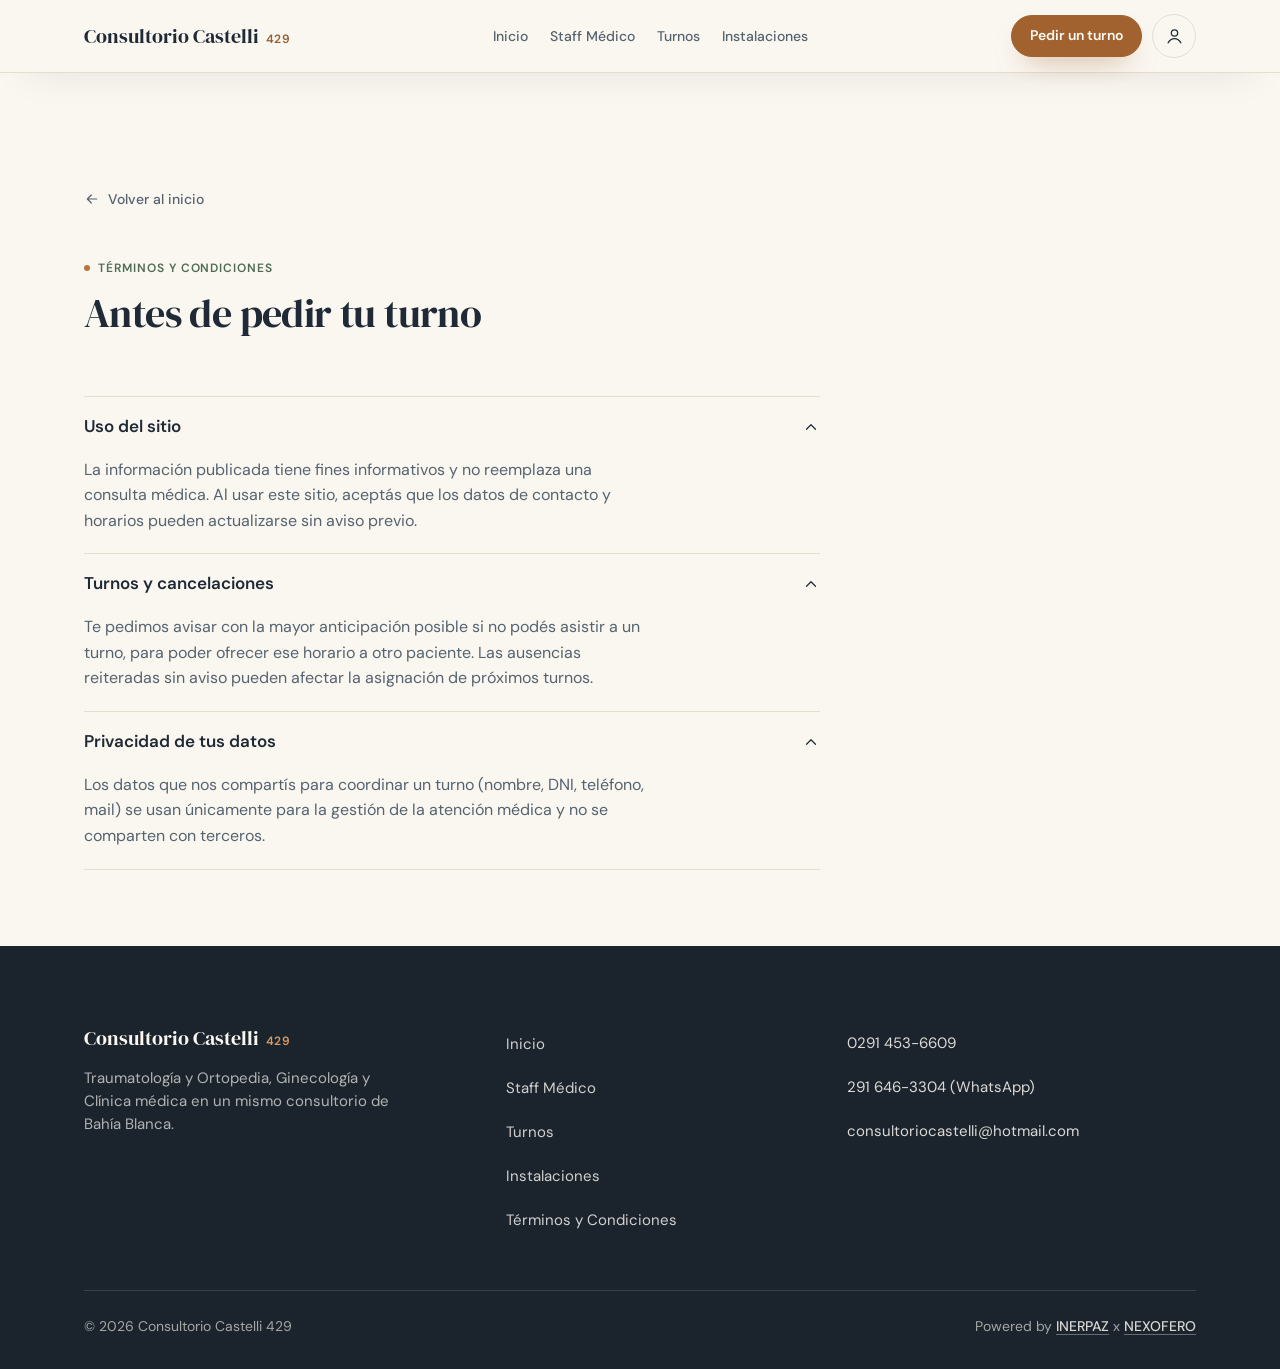
==== commit 40a2aa81: "Foto real del Dr. Tulli, suma al Dr. Venafri y ajusta horarios - Foto del Dr. Tulli recortada a 5:4 " ====
--- a/terminos.html
+++ b/terminos.html
@@ -113,7 +113,7 @@
     <div class="footer-top">
       <div class="footer-brand">
         <a class="wordmark" href="index.html#inicio" translate="no">Consultorio Castelli <span>429</span></a>
-        <p>Traumatología y Ortopedia junto a Ginecología en un mismo consultorio de Bahía Blanca.</p>
+        <p>Traumatología y Ortopedia, Ginecología y Clínica médica en un mismo consultorio de Bahía Blanca.</p>
       </div>
       <nav class="footer-links" aria-label="Footer">
         <a href="index.html#inicio">Inicio</a>
--- a/styles.css
+++ b/styles.css
@@ -617,20 +617,6 @@
 }
 @media (hover: hover) and (pointer: fine){
   .staff-panel:hover .staff-media img{ transform: scale(1.045); }
-}
-.staff-media-num{
-  position: absolute;
-  left: 20px; top: 20px;
-  font-family: var(--font-body);
-  font-weight: 600;
-  font-variant-numeric: tabular-nums;
-  font-size: var(--fs-meta);
-  letter-spacing: 0.04em;
-  color: #FAF7F1;
-  background: rgba(15,20,26,0.55);
-  backdrop-filter: blur(6px);
-  padding: 6px 12px;
-  border-radius: 999px;
 }
 
 .staff-text{ max-width: 30rem; }
